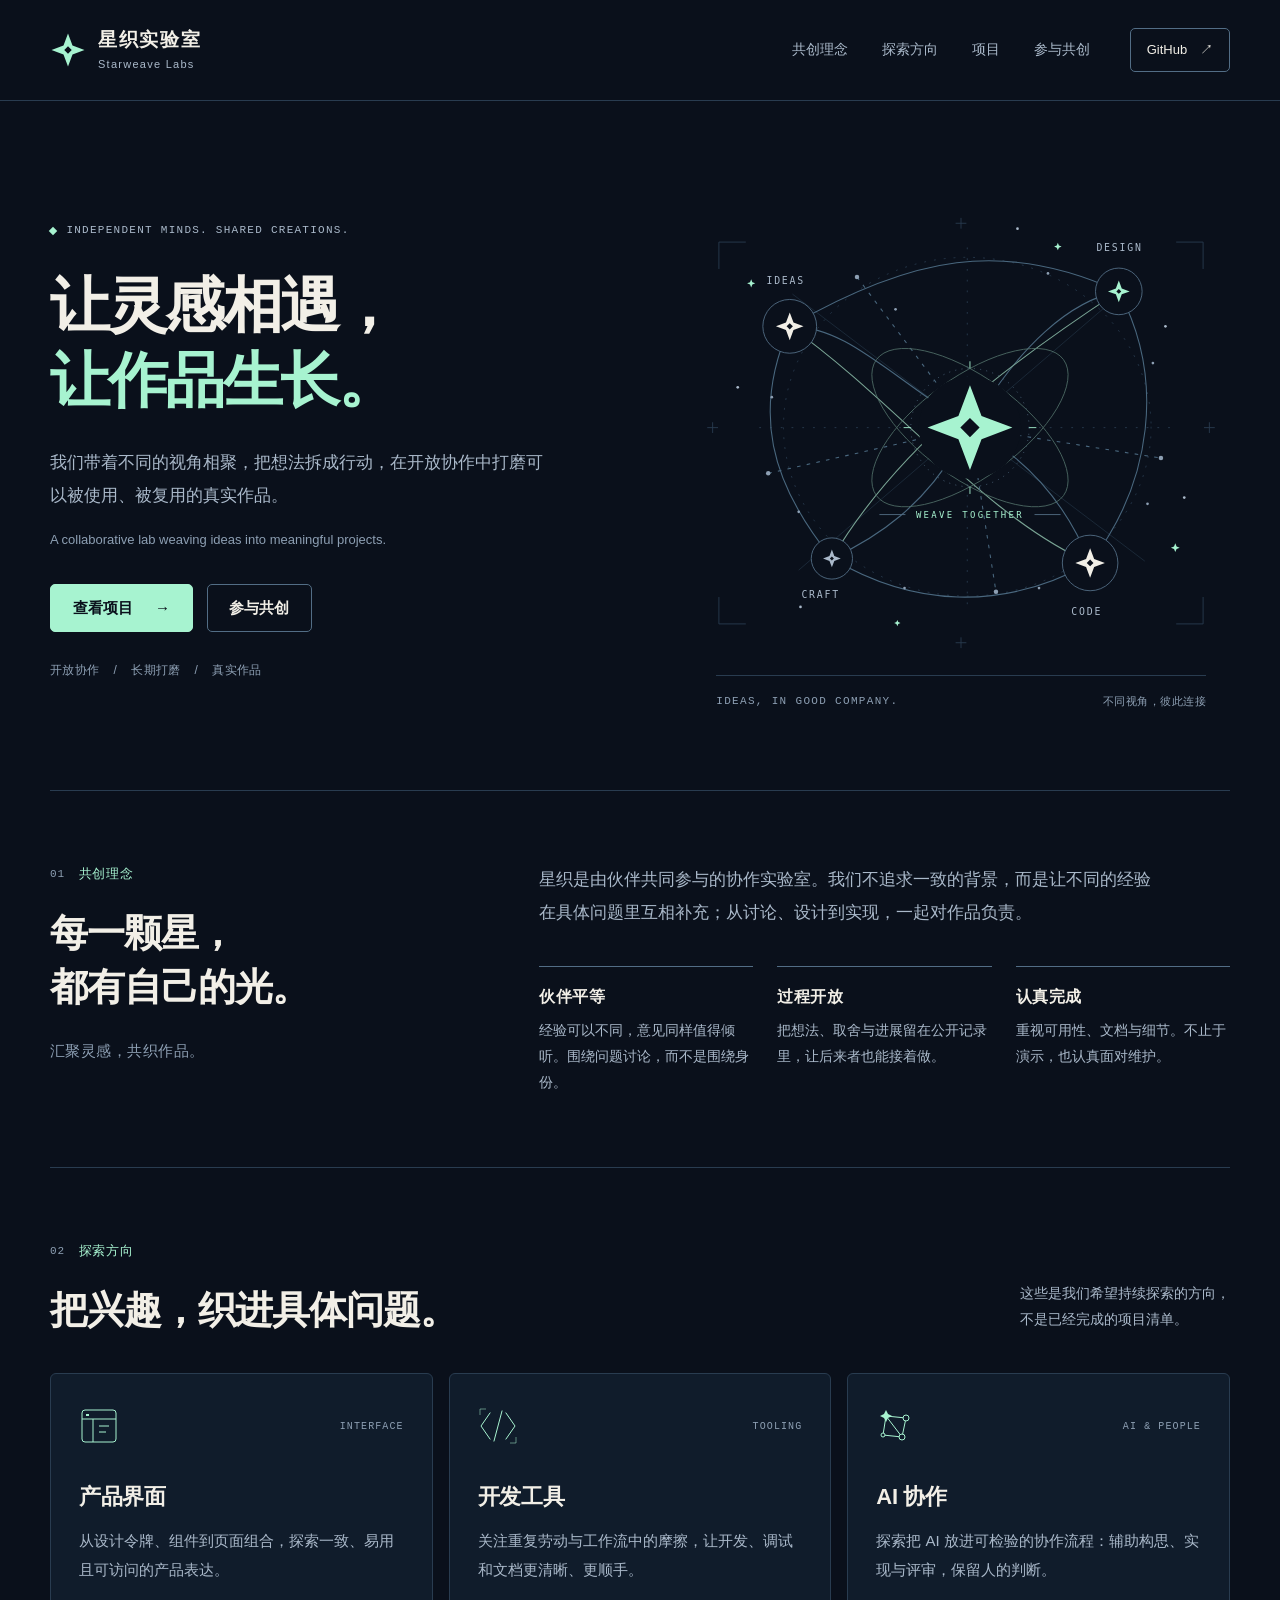
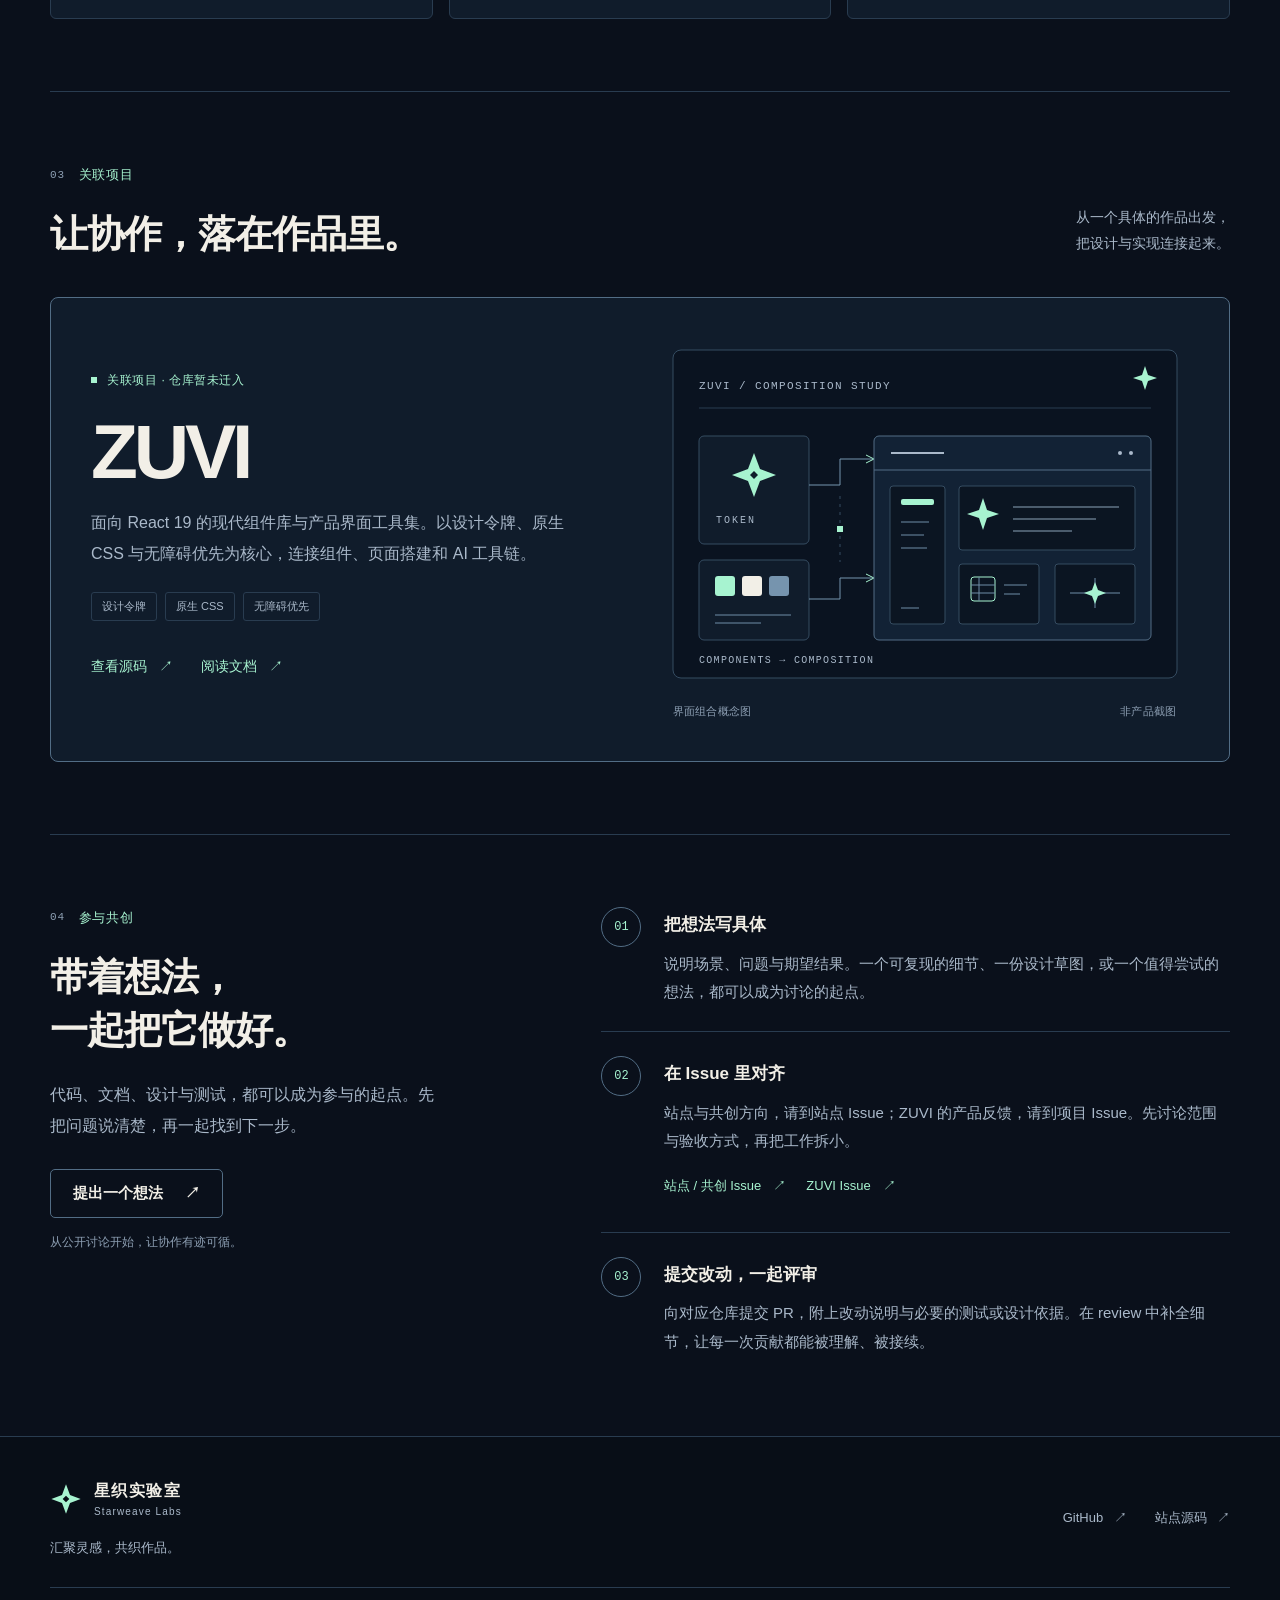
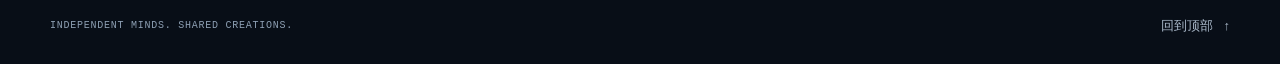
==== index.html @ 850394d6 "feat: launch Starweave Labs collaborative website" ====
<!doctype html>
<html lang="zh-CN">
  <head>
    <meta charset="utf-8">
    <meta name="viewport" content="width=device-width, initial-scale=1">
    <meta name="color-scheme" content="dark">
    <meta name="theme-color" content="#0a101b">
    <title>星织实验室 · Starweave Labs — 汇聚灵感，共织作品。</title>
    <meta name="description" content="星织实验室是伙伴共同参与的开放协作实验室。汇聚灵感，共织作品，探索产品界面、开发工具与 AI 协作，一起打磨可使用、可复用的真实作品。">
    <link rel="canonical" href="https://starweave-labs.github.io/">
    <link rel="icon" href="assets/favicon.svg" type="image/svg+xml" sizes="any">
    <link rel="stylesheet" href="assets/styles.css">
    <meta property="og:type" content="website">
    <meta property="og:locale" content="zh_CN">
    <meta property="og:site_name" content="星织实验室 · Starweave Labs">
    <meta property="og:title" content="星织实验室 · Starweave Labs — 汇聚灵感，共织作品。">
    <meta property="og:description" content="让灵感相遇，让作品生长。由伙伴共同参与，在开放协作中打磨可使用、可复用的真实作品。">
    <meta property="og:url" content="https://starweave-labs.github.io/">
    <!-- Raster social preview is generated from the local SVG artwork before publication. -->
    <meta property="og:image" content="https://starweave-labs.github.io/assets/social-card.png">
    <meta property="og:image:type" content="image/png">
    <meta property="og:image:width" content="1200">
    <meta property="og:image:height" content="630">
    <meta property="og:image:alt" content="星织实验室：让灵感相遇，让作品生长。薄荷色四角星与细线连接成一幅星图。">
    <meta name="twitter:card" content="summary_large_image">
    <meta name="twitter:title" content="星织实验室 · Starweave Labs">
    <meta name="twitter:description" content="汇聚灵感，共织作品。A collaborative lab weaving ideas into meaningful projects.">
    <meta name="twitter:image" content="https://starweave-labs.github.io/assets/social-card.png">
    <meta name="twitter:image:alt" content="让灵感相遇，让作品生长。星织实验室的四角星与交织星图。">
  </head>
  <body>
    <a class="skip-link" href="#main-content">跳转到主要内容</a>

    <header class="site-header" id="top">
      <div class="header-inner container">
        <a class="brand" href="./" aria-label="星织实验室 · Starweave Labs 首页">
          <svg class="brand-mark" width="36" height="36" viewBox="0 0 48 48" fill="currentColor" aria-hidden="true" focusable="false">
            <path fill-rule="evenodd" d="M24 2 30 18 46 24 30 30 24 46 18 30 2 24 18 18Z M24 19 19 24 24 29 29 24Z" clip-rule="evenodd"/>
          </svg>
          <span class="brand-wordmark">
            <span class="brand-name">星织实验室</span>
            <span class="brand-english" lang="en">Starweave Labs</span>
          </span>
        </a>
        <nav class="primary-nav" aria-label="主导航">
          <ul>
            <li><a href="#about">共创理念</a></li>
            <li><a href="#directions">探索方向</a></li>
            <li><a href="#projects">项目</a></li>
            <li><a href="#collaborate">参与共创</a></li>
          </ul>
        </nav>
        <a class="github-action" href="https://github.com/Starweave-Labs" aria-label="Starweave Labs 的 GitHub 组织">
          <span lang="en">GitHub</span><span aria-hidden="true">↗</span>
        </a>
      </div>
    </header>

    <main id="main-content" tabindex="-1">
      <section class="hero container" aria-labelledby="hero-title">
        <div class="hero-grid">
          <div class="hero-content">
            <p class="eyebrow" lang="en"><span class="eyebrow-mark" aria-hidden="true"></span>INDEPENDENT MINDS. SHARED CREATIONS.</p>
            <h1 id="hero-title"><span>让灵感相遇，</span><span class="hero-accent">让作品生长。</span></h1>
            <p class="hero-copy">我们带着不同的视角相聚，把想法拆成行动，在开放协作中打磨可以被使用、被复用的真实作品。</p>
            <p class="hero-english" lang="en">A collaborative lab weaving ideas into meaningful projects.</p>
            <div class="hero-actions">
              <a class="button button-primary" href="#projects">查看项目<span aria-hidden="true">→</span></a>
              <a class="button button-secondary" href="#collaborate">参与共创</a>
            </div>
            <ul class="hero-values" role="list" aria-label="协作方式">
              <li>开放协作</li>
              <li>长期打磨</li>
              <li>真实作品</li>
            </ul>
          </div>
          <figure class="hero-art">
            <img src="assets/constellation.svg" width="600" height="540" alt="四角星与细线交织成的概念星图，连接灵感、设计与代码。" decoding="async" fetchpriority="high">
            <figcaption><span lang="en">IDEAS, IN GOOD COMPANY.</span><span>不同视角，彼此连接</span></figcaption>
          </figure>
        </div>
      </section>

      <section class="section about container" id="about" aria-labelledby="about-title">
        <div class="about-grid">
          <div class="section-lead">
            <p class="section-kicker"><span class="section-index" aria-hidden="true">01</span>共创理念</p>
            <h2 id="about-title">每一颗星，<br>都有自己的光。</h2>
            <p class="section-motto">汇聚灵感，共织作品。</p>
          </div>
          <div class="about-details">
            <p class="about-copy">星织是由伙伴共同参与的协作实验室。我们不追求一致的背景，而是让不同的经验在具体问题里互相补充；从讨论、设计到实现，一起对作品负责。</p>
            <ul class="principles" role="list">
              <li>
                <h3>伙伴平等</h3>
                <p>经验可以不同，意见同样值得倾听。围绕问题讨论，而不是围绕身份。</p>
              </li>
              <li>
                <h3>过程开放</h3>
                <p>把想法、取舍与进展留在公开记录里，让后来者也能接着做。</p>
              </li>
              <li>
                <h3>认真完成</h3>
                <p>重视可用性、文档与细节。不止于演示，也认真面对维护。</p>
              </li>
            </ul>
          </div>
        </div>
      </section>

      <section class="section directions container" id="directions" aria-labelledby="directions-title">
        <div class="section-heading">
          <div>
            <p class="section-kicker"><span class="section-index" aria-hidden="true">02</span>探索方向</p>
            <h2 id="directions-title">把兴趣，织进具体问题。</h2>
          </div>
          <p class="section-note">这些是我们希望持续探索的方向，<br class="desktop-break">不是已经完成的项目清单。</p>
        </div>
        <div class="direction-grid">
          <article class="direction-card">
            <div class="direction-top">
              <svg width="40" height="40" viewBox="0 0 40 40" fill="none" aria-hidden="true" focusable="false">
                <rect x="3" y="4" width="34" height="32" rx="3" stroke="currentColor"/>
                <path d="M3 13H37M14 13V36" stroke="currentColor"/>
                <path d="M20 20H30M20 26H27" stroke="currentColor"/>
                <rect x="7" y="8" width="3" height="2" fill="currentColor"/>
              </svg>
              <span lang="en">INTERFACE</span>
            </div>
            <h3>产品界面</h3>
            <p>从设计令牌、组件到页面组合，探索一致、易用且可访问的产品表达。</p>
          </article>
          <article class="direction-card">
            <div class="direction-top">
              <svg width="40" height="40" viewBox="0 0 40 40" fill="none" aria-hidden="true" focusable="false">
                <path d="M12 7 3 20 12 33M28 7 37 20 28 33M24 5 16 35" stroke="currentColor" stroke-linecap="square"/>
                <path d="M2 3H8M2 3V9M32 37H38M38 31V37" stroke="currentColor" opacity=".5"/>
              </svg>
              <span lang="en">TOOLING</span>
            </div>
            <h3>开发工具</h3>
            <p>关注重复劳动与工作流中的摩擦，让开发、调试和文档更清晰、更顺手。</p>
          </article>
          <article class="direction-card">
            <div class="direction-top">
              <svg width="40" height="40" viewBox="0 0 40 40" fill="none" aria-hidden="true" focusable="false">
                <path d="M10 10 30 12 26 31 10 10M10 10 7 29 26 31" stroke="currentColor"/>
                <path d="M10 4 12 8 16 10 12 12 10 16 8 12 4 10 8 8Z" fill="currentColor"/>
                <circle cx="30" cy="12" r="3" fill="#101c2b" stroke="currentColor"/>
                <circle cx="26" cy="31" r="3" fill="#101c2b" stroke="currentColor"/>
                <circle cx="7" cy="29" r="2" fill="#101c2b" stroke="currentColor"/>
              </svg>
              <span lang="en">AI &amp; PEOPLE</span>
            </div>
            <h3>AI 协作</h3>
            <p>探索把 AI 放进可检验的协作流程：辅助构思、实现与评审，保留人的判断。</p>
          </article>
        </div>
      </section>

      <section class="section projects container" id="projects" aria-labelledby="projects-title">
        <div class="section-heading">
          <div>
            <p class="section-kicker"><span class="section-index" aria-hidden="true">03</span>关联项目</p>
            <h2 id="projects-title">让协作，落在作品里。</h2>
          </div>
          <p class="section-note">从一个具体的作品出发，<br class="desktop-break">把设计与实现连接起来。</p>
        </div>
        <article class="project-card" aria-labelledby="zuvi-title">
          <div class="project-content">
            <p class="project-status"><span aria-hidden="true"></span>关联项目 · 仓库暂未迁入</p>
            <h3 class="project-name" id="zuvi-title" lang="en">ZUVI</h3>
            <p class="project-description">面向 React 19 的现代组件库与产品界面工具集。以设计令牌、原生 CSS 与无障碍优先为核心，连接组件、页面搭建和 AI 工具链。</p>
            <ul class="project-tags" role="list" aria-label="项目关注点">
              <li>设计令牌</li>
              <li>原生 CSS</li>
              <li>无障碍优先</li>
            </ul>
            <div class="project-actions">
              <a class="text-link" href="https://github.com/yeyouyuan/zuvi">查看源码<span aria-hidden="true">↗</span></a>
              <a class="text-link" href="https://yeyouyuan.github.io/zuvi/">阅读文档<span aria-hidden="true">↗</span></a>
            </div>
          </div>
          <figure class="project-visual">
            <svg class="composition-art" width="520" height="352" viewBox="0 0 520 352" fill="none" role="img" aria-labelledby="composition-title composition-description" focusable="false">
              <title id="composition-title">ZUVI 界面组合概念图</title>
              <desc id="composition-description">将设计令牌、组件块与页面框架用几何形状连接起来的原创示意，不是产品截图。</desc>
              <rect x="8" y="12" width="504" height="328" rx="8" fill="#0a1320" stroke="#354c61"/>
              <text x="34" y="51" fill="#aab9ca" font-family="SFMono-Regular, Consolas, monospace" font-size="11" letter-spacing="1.4">ZUVI / COMPOSITION STUDY</text>
              <path d="M480 28 483 37 492 40 483 43 480 52 477 43 468 40 477 37Z" fill="#a7f3d0"/>
              <path d="M34 70H486" stroke="#293d51"/>
              <rect x="34" y="98" width="110" height="108" rx="5" fill="#101c2b" stroke="#354c61"/>
              <path fill-rule="evenodd" d="M89 115 95 131 111 137 95 143 89 159 83 143 67 137 83 131Z M89 133 85 137 89 141 93 137Z" fill="#a7f3d0" clip-rule="evenodd"/>
              <text x="51" y="185" fill="#aab9ca" font-family="SFMono-Regular, Consolas, monospace" font-size="10" letter-spacing="2">TOKEN</text>
              <rect x="34" y="222" width="110" height="80" rx="5" fill="#101c2b" stroke="#354c61"/>
              <rect x="50" y="238" width="20" height="20" rx="3" fill="#a7f3d0"/>
              <rect x="77" y="238" width="20" height="20" rx="3" fill="#f2efe7"/>
              <rect x="104" y="238" width="20" height="20" rx="3" fill="#7694ae"/>
              <path d="M50 277H126M50 285H96" stroke="#6f8da7"/>
              <path d="M144 147H175V121H209M144 261H175V240H209" stroke="#7595ae"/>
              <path d="M201 117 209 121 201 125M201 236 209 240 201 244" stroke="#a7f3d0"/>
              <path d="M175 158V224" stroke="#354c61" stroke-dasharray="3 5"/>
              <rect x="172" y="188" width="6" height="6" fill="#a7f3d0"/>
              <rect x="209" y="98" width="277" height="204" rx="5" fill="#122235" stroke="#526d85"/>
              <path d="M209 132H486" stroke="#526d85"/>
              <path d="M226 115H279" stroke="#aab9ca" stroke-width="2"/>
              <circle cx="455" cy="115" r="2" fill="#aab9ca"/>
              <circle cx="466" cy="115" r="2" fill="#aab9ca"/>
              <rect x="225" y="148" width="55" height="138" rx="3" fill="#0b1522" stroke="#354c61"/>
              <rect x="236" y="161" width="33" height="6" rx="2" fill="#a7f3d0"/>
              <path d="M236 184H264M236 197H259M236 210H262M236 270H254" stroke="#6f8da7"/>
              <rect x="294" y="148" width="176" height="64" rx="3" fill="#0b1522" stroke="#354c61"/>
              <path d="M318 160 322 172 334 176 322 180 318 192 314 180 302 176 314 172Z" fill="#a7f3d0"/>
              <path d="M348 169H454M348 181H431M348 193H407" stroke="#8ba3b8"/>
              <rect x="294" y="226" width="80" height="60" rx="3" fill="#0b1522" stroke="#354c61"/>
              <rect x="390" y="226" width="80" height="60" rx="3" fill="#0b1522" stroke="#354c61"/>
              <rect x="306" y="239" width="24" height="24" rx="3" stroke="#a7f3d0"/>
              <path d="M314 239V263M306 247H330M306 255H330M339 247H362M339 256H355" stroke="#6f8da7"/>
              <path d="M405 255H455M430 240V270" stroke="#6f8da7"/>
              <path d="M430 244 433 252 441 255 433 258 430 266 427 258 419 255 427 252Z" fill="#a7f3d0"/>
              <text x="34" y="325" fill="#aab9ca" font-family="SFMono-Regular, Consolas, monospace" font-size="10" letter-spacing="1.3">COMPONENTS → COMPOSITION</text>
            </svg>
            <figcaption><span>界面组合概念图</span><span>非产品截图</span></figcaption>
          </figure>
        </article>
      </section>

      <section class="section collaborate container" id="collaborate" aria-labelledby="collaborate-title">
        <div class="collaborate-grid">
          <div class="collaborate-intro">
            <p class="section-kicker"><span class="section-index" aria-hidden="true">04</span>参与共创</p>
            <h2 id="collaborate-title">带着想法，<br>一起把它做好。</h2>
            <p class="collaborate-copy">代码、文档、设计与测试，都可以成为参与的起点。先把问题说清楚，再一起找到下一步。</p>
            <a class="button button-secondary collaborate-action" href="https://github.com/Starweave-Labs/Starweave-Labs.github.io/issues">提出一个想法<span aria-hidden="true">↗</span></a>
            <p class="collaborate-note">从公开讨论开始，让协作有迹可循。</p>
          </div>
          <ol class="collaboration-steps" role="list">
            <li class="collaboration-step">
              <span class="step-number" aria-hidden="true">01</span>
              <div class="step-body">
                <h3>把想法写具体</h3>
                <p>说明场景、问题与期望结果。一个可复现的细节、一份设计草图，或一个值得尝试的想法，都可以成为讨论的起点。</p>
              </div>
            </li>
            <li class="collaboration-step">
              <span class="step-number" aria-hidden="true">02</span>
              <div class="step-body">
                <h3>在 Issue 里对齐</h3>
                <p>站点与共创方向，请到站点 Issue；ZUVI 的产品反馈，请到项目 Issue。先讨论范围与验收方式，再把工作拆小。</p>
                <div class="step-links">
                  <a class="text-link" href="https://github.com/Starweave-Labs/Starweave-Labs.github.io/issues">站点 / 共创 Issue<span aria-hidden="true">↗</span></a>
                  <a class="text-link" href="https://github.com/yeyouyuan/zuvi/issues">ZUVI Issue<span aria-hidden="true">↗</span></a>
                </div>
              </div>
            </li>
            <li class="collaboration-step">
              <span class="step-number" aria-hidden="true">03</span>
              <div class="step-body">
                <h3>提交改动，一起评审</h3>
                <p>向对应仓库提交 PR，附上改动说明与必要的测试或设计依据。在 review 中补全细节，让每一次贡献都能被理解、被接续。</p>
              </div>
            </li>
          </ol>
        </div>
      </section>
    </main>

    <footer class="site-footer">
      <div class="container">
        <div class="footer-inner">
          <div>
            <a class="brand footer-brand" href="./" aria-label="星织实验室 · Starweave Labs 首页">
              <svg class="brand-mark" width="32" height="32" viewBox="0 0 48 48" fill="currentColor" aria-hidden="true" focusable="false">
                <path fill-rule="evenodd" d="M24 2 30 18 46 24 30 30 24 46 18 30 2 24 18 18Z M24 19 19 24 24 29 29 24Z" clip-rule="evenodd"/>
              </svg>
              <span class="brand-wordmark"><span class="brand-name">星织实验室</span><span class="brand-english" lang="en">Starweave Labs</span></span>
            </a>
            <p class="footer-tagline">汇聚灵感，共织作品。</p>
          </div>
          <nav class="footer-links" aria-label="相关链接">
            <a href="https://github.com/Starweave-Labs"><span lang="en">GitHub</span><span aria-hidden="true">↗</span></a>
            <a href="https://github.com/Starweave-Labs/Starweave-Labs.github.io">站点源码<span aria-hidden="true">↗</span></a>
          </nav>
        </div>
        <div class="footer-base">
          <p lang="en">INDEPENDENT MINDS. SHARED CREATIONS.</p>
          <a href="#top">回到顶部<span aria-hidden="true">↑</span></a>
        </div>
      </div>
    </footer>
  </body>
</html>
---- assets/styles.css ----
/* Starweave Labs — static, system-font, ink-and-mint editorial layout. */
:root {
  color-scheme: dark;
  --ink: #0a101b;
  --surface: #101c2b;
  --surface-raised: #142438;
  --paper: #f2efe7;
  --mint: #a7f3d0;
  --muted: #aab9ca;
  --steel: #8d9fb3;
  --line: #293c50;
  --line-strong: #526d85;
  --gutter: clamp(1rem, 4vw, 2rem);
  --font-sans: -apple-system, BlinkMacSystemFont, "Segoe UI", "PingFang SC", "Hiragino Sans GB", "Microsoft YaHei", sans-serif;
  --font-mono: "SFMono-Regular", Consolas, "Liberation Mono", monospace;
}

*,
*::before,
*::after {
  box-sizing: border-box;
}

html {
  background: var(--ink);
  scroll-padding-block-start: 2rem;
  -webkit-text-size-adjust: 100%;
}

body {
  margin: 0;
  background: var(--ink);
  color: var(--paper);
  font-family: var(--font-sans);
  font-size: 1rem;
  line-height: 1.7;
  -webkit-font-smoothing: antialiased;
}

h1,
h2,
h3,
p,
figure {
  margin: 0;
}

h1,
h2,
h3 {
  font-weight: 600;
}

h1,
h2 {
  text-wrap: balance;
}

img,
svg {
  max-width: 100%;
  vertical-align: middle;
}

img {
  height: auto;
}

a {
  color: inherit;
  text-decoration: none;
  text-underline-offset: 0.28em;
  text-decoration-thickness: 1px;
}

a:focus-visible,
[tabindex]:focus-visible {
  outline: 3px solid var(--mint);
  outline-offset: 5px;
  border-radius: 3px;
}

::selection {
  background: var(--mint);
  color: var(--ink);
}

.container {
  width: min(1180px, calc(100% - var(--gutter) * 2));
  margin-inline: auto;
}

.skip-link {
  position: absolute;
  z-index: 10;
  top: -6rem;
  left: var(--gutter);
  min-height: 44px;
  padding: 0.75rem 1.25rem;
  border-radius: 4px;
  background: var(--mint);
  color: var(--ink);
  font-weight: 600;
}

.skip-link:focus {
  top: 1rem;
}

.site-header {
  border-bottom: 1px solid var(--line);
}

.header-inner {
  display: grid;
  grid-template-columns: auto minmax(0, 1fr) auto;
  align-items: center;
  gap: 2rem;
  min-height: 100px;
  padding-block: 1.125rem;
}

.brand {
  display: inline-flex;
  align-items: center;
  gap: 0.75rem;
  width: fit-content;
  min-height: 44px;
}

.brand-mark {
  flex-shrink: 0;
  color: var(--mint);
}

.brand-wordmark {
  display: grid;
  gap: 0.2rem;
}

.brand-name {
  font-size: 1.1875rem;
  font-weight: 600;
  letter-spacing: 0.09em;
  line-height: 1.4;
}

.brand-english {
  color: var(--muted);
  font-size: 0.6875rem;
  font-weight: 500;
  letter-spacing: 0.115em;
  line-height: 1.4;
}

.primary-nav ul {
  display: flex;
  justify-content: flex-end;
  align-items: center;
  gap: clamp(0.25rem, 1.4vw, 1.25rem);
  margin: 0;
  padding: 0;
  list-style: none;
}

.primary-nav a {
  display: inline-flex;
  align-items: center;
  justify-content: center;
  min-height: 44px;
  padding: 0.5rem;
  color: var(--muted);
  font-size: 0.875rem;
  white-space: nowrap;
}

.github-action {
  display: inline-flex;
  align-items: center;
  justify-content: center;
  gap: 0.8rem;
  min-height: 44px;
  padding: 0.45rem 1rem;
  border: 1px solid var(--line-strong);
  border-radius: 5px;
  font-size: 0.8125rem;
  font-weight: 500;
  line-height: 1.5;
}

.hero {
  padding-block: clamp(3.5rem, 7vw, 6rem) 5rem;
}

.hero-grid {
  display: grid;
  grid-template-columns: minmax(0, 1.12fr) minmax(0, 1fr);
  align-items: center;
  gap: 2.5rem;
}

.hero-content {
  position: relative;
  z-index: 1;
}

.eyebrow {
  display: flex;
  align-items: center;
  gap: 0.65rem;
  color: var(--muted);
  font-family: var(--font-mono);
  font-size: 0.6875rem;
  font-weight: 500;
  letter-spacing: 0.115em;
  line-height: 1.9;
}

.eyebrow-mark {
  flex-shrink: 0;
  width: 6px;
  height: 6px;
  background: var(--mint);
  transform: rotate(45deg);
}

.hero h1 {
  margin-block: 1.65rem 1.7rem;
  font-size: clamp(2.5rem, 4.65vw, 4.25rem);
  font-weight: 600;
  letter-spacing: -0.04em;
  line-height: 1.27;
}

.hero h1 > span {
  display: block;
}

.hero-accent {
  color: var(--mint);
}

.hero-copy {
  max-width: 29em;
  color: var(--muted);
  font-size: 1.0625rem;
  line-height: 1.95;
}

.hero-english {
  max-width: 31em;
  margin-block-start: 1rem;
  color: var(--steel);
  font-size: 0.8125rem;
  line-height: 1.8;
}

.hero-actions {
  display: flex;
  flex-wrap: wrap;
  gap: 0.875rem;
  margin-block-start: 2rem;
}

.button {
  display: inline-flex;
  align-items: center;
  justify-content: center;
  gap: 1.4rem;
  min-height: 48px;
  padding: 0.75rem 1.35rem;
  border: 1px solid transparent;
  border-radius: 5px;
  font-size: 0.9375rem;
  font-weight: 600;
  line-height: 1.5;
  transition: background-color 160ms ease, border-color 160ms ease, color 160ms ease;
}

.button-primary {
  border-color: var(--mint);
  background: var(--mint);
  color: var(--ink);
}

.button-secondary {
  border-color: var(--line-strong);
  background: transparent;
  color: var(--paper);
}

.hero-values {
  display: flex;
  flex-wrap: wrap;
  align-items: center;
  gap: 0.5rem 0;
  margin: 1.75rem 0 0;
  padding: 0;
  list-style: none;
  color: var(--steel);
  font-size: 0.75rem;
  letter-spacing: 0.03em;
}

.hero-values li + li::before {
  content: "/";
  margin-inline: 0.875rem;
  color: var(--steel);
}

.hero-art {
  width: 100%;
  max-width: 540px;
  margin-inline: auto;
}

.hero-art img {
  display: block;
  width: 100%;
}

.hero-art figcaption {
  display: flex;
  flex-wrap: wrap;
  justify-content: space-between;
  gap: 0.5rem 1rem;
  margin-inline: 1.5rem;
  padding-block-start: 1rem;
  border-top: 1px solid var(--line);
  color: var(--steel);
  font-size: 0.6875rem;
  letter-spacing: 0.04em;
}

.hero-art figcaption [lang="en"] {
  font-family: var(--font-mono);
  letter-spacing: 0.12em;
}

.section {
  padding-block: 4.5rem;
  border-top: 1px solid var(--line);
  scroll-margin-block-start: 1.5rem;
}

.section-kicker {
  display: flex;
  align-items: center;
  gap: 0.85rem;
  margin-block-end: 1.3rem;
  color: var(--mint);
  font-size: 0.8125rem;
  font-weight: 500;
  letter-spacing: 0.07em;
}

.section-index {
  color: var(--steel);
  font-family: var(--font-mono);
  font-size: 0.6875rem;
  letter-spacing: 0.08em;
}

.section h2 {
  font-size: clamp(1.875rem, 3vw, 2.5rem);
  letter-spacing: -0.025em;
  line-height: 1.4;
}

.section-heading {
  display: flex;
  align-items: flex-end;
  justify-content: space-between;
  gap: 1.5rem 3rem;
  margin-block-end: 2.25rem;
}

.section-note {
  max-width: 25em;
  padding-block-end: 0.25rem;
  color: var(--muted);
  font-size: 0.875rem;
  line-height: 1.85;
}

.about-grid {
  display: grid;
  grid-template-columns: minmax(0, 0.8fr) minmax(0, 1.3fr);
  gap: 4rem;
}

.section-motto {
  margin-block-start: 1.5rem;
  color: var(--steel);
  font-size: 0.9375rem;
  letter-spacing: 0.03em;
}

.about-copy {
  max-width: 36em;
  color: var(--muted);
  font-size: 1.0625rem;
  line-height: 1.95;
}

.principles {
  display: grid;
  grid-template-columns: repeat(3, minmax(0, 1fr));
  gap: 1.5rem;
  margin: 2.25rem 0 0;
  padding: 0;
  list-style: none;
}

.principles li {
  padding-block-start: 1rem;
  border-top: 1px solid var(--line-strong);
}

.principles h3 {
  margin-block-end: 0.5rem;
  font-size: 1rem;
  letter-spacing: 0.03em;
}

.principles p {
  color: var(--muted);
  font-size: 0.875rem;
  line-height: 1.85;
}

.direction-grid {
  display: grid;
  grid-template-columns: repeat(3, minmax(0, 1fr));
  gap: 1rem;
}

.direction-card {
  padding: 2rem 1.75rem 2.125rem;
  border: 1px solid var(--line);
  border-radius: 6px;
  background: var(--surface);
}

.direction-top {
  display: flex;
  align-items: center;
  justify-content: space-between;
  gap: 1rem;
  margin-block-end: 2rem;
}

.direction-top svg {
  flex-shrink: 0;
  color: var(--mint);
}

.direction-top span {
  color: var(--steel);
  font-family: var(--font-mono);
  font-size: 0.625rem;
  letter-spacing: 0.11em;
  text-align: right;
}

.direction-card h3 {
  margin-block-end: 0.75rem;
  font-size: 1.375rem;
  letter-spacing: -0.015em;
}

.direction-card p {
  color: var(--muted);
  font-size: 0.9375rem;
  line-height: 1.9;
}

.project-card {
  display: grid;
  grid-template-columns: minmax(0, 1fr) minmax(0, 1fr);
  align-items: center;
  gap: 2.5rem;
  padding: 2.5rem;
  border: 1px solid var(--line-strong);
  border-radius: 8px;
  background: var(--surface);
}

.project-status {
  display: flex;
  align-items: center;
  gap: 0.65rem;
  color: var(--mint);
  font-size: 0.75rem;
  letter-spacing: 0.045em;
}

.project-status > span {
  flex-shrink: 0;
  width: 6px;
  height: 6px;
  background: var(--mint);
}

.project-name {
  margin-block: 1.25rem 1rem;
  font-size: clamp(3.75rem, 6vw, 5.25rem);
  font-weight: 600;
  letter-spacing: -0.055em;
  line-height: 1.05;
}

.project-description {
  max-width: 31em;
  color: var(--muted);
  font-size: 1rem;
  line-height: 1.95;
}

.project-tags {
  display: flex;
  flex-wrap: wrap;
  gap: 0.5rem;
  margin: 1.4rem 0 0;
  padding: 0;
  list-style: none;
}

.project-tags li {
  padding: 0.25rem 0.625rem;
  border: 1px solid var(--line);
  border-radius: 3px;
  color: var(--muted);
  font-size: 0.6875rem;
  line-height: 1.7;
}

.project-actions,
.step-links {
  display: flex;
  flex-wrap: wrap;
  align-items: center;
  gap: 0.25rem 1.75rem;
}

.project-actions {
  margin-block-start: 1.5rem;
}

.text-link {
  display: inline-flex;
  align-items: center;
  gap: 0.75rem;
  min-height: 44px;
  color: var(--mint);
  font-size: 0.875rem;
  font-weight: 500;
}

.project-visual {
  width: 100%;
  max-width: 520px;
  margin-inline: auto;
}

.composition-art {
  display: block;
  width: 100%;
  height: auto;
}

.project-visual figcaption {
  display: flex;
  flex-wrap: wrap;
  justify-content: space-between;
  gap: 0.5rem;
  margin-block-start: 0.75rem;
  padding-inline: 0.5rem;
  color: var(--steel);
  font-size: 0.6875rem;
  letter-spacing: 0.025em;
}

.collaborate {
  padding-block-end: 5rem;
}

.collaborate-grid {
  display: grid;
  grid-template-columns: minmax(0, 0.9fr) minmax(0, 1.2fr);
  align-items: start;
  gap: 5rem;
}

.collaborate-copy {
  max-width: 24em;
  margin-block-start: 1.35rem;
  color: var(--muted);
  font-size: 1rem;
  line-height: 1.95;
}

.collaborate-action {
  margin-block-start: 1.75rem;
}

.collaborate-note {
  margin-block-start: 0.875rem;
  color: var(--steel);
  font-size: 0.75rem;
}

.collaboration-steps {
  margin: 0;
  padding: 0;
  list-style: none;
}

.collaboration-step {
  display: grid;
  grid-template-columns: 40px minmax(0, 1fr);
  gap: 1.4rem;
  padding-block: 1.5rem;
  border-top: 1px solid var(--line);
}

.collaboration-step:first-child {
  padding-block-start: 0;
  border-top: 0;
}

.collaboration-step:last-child {
  padding-block-end: 0;
}

.step-number {
  display: grid;
  place-items: center;
  width: 40px;
  height: 40px;
  border: 1px solid var(--line-strong);
  border-radius: 50%;
  color: var(--mint);
  font-family: var(--font-mono);
  font-size: 0.75rem;
  line-height: 1;
}

.step-body h3 {
  margin-block: 0.25rem 0.625rem;
  font-size: 1.0625rem;
  line-height: 1.7;
}

.step-body p {
  color: var(--muted);
  font-size: 0.9375rem;
  line-height: 1.9;
}

.step-links {
  gap: 0.25rem 1.25rem;
  margin-block-start: 0.5rem;
}

.step-links .text-link {
  font-size: 0.8125rem;
}

.site-footer {
  padding-block: 2.5rem 1rem;
  border-top: 1px solid var(--line);
  background: #080e17;
}

.footer-inner {
  display: flex;
  align-items: center;
  justify-content: space-between;
  gap: 1.5rem 3rem;
}

.footer-brand .brand-name {
  font-size: 1rem;
}

.footer-brand .brand-english {
  font-size: 0.625rem;
}

.footer-tagline {
  margin-block-start: 0.85rem;
  color: var(--muted);
  font-size: 0.8125rem;
}

.footer-links {
  display: flex;
  flex-wrap: wrap;
  gap: 0.25rem 1.75rem;
}

.footer-links a,
.footer-base a {
  display: inline-flex;
  align-items: center;
  gap: 0.65rem;
  min-height: 44px;
  color: var(--muted);
  font-size: 0.8125rem;
}

.footer-base {
  display: flex;
  align-items: center;
  justify-content: space-between;
  gap: 0.5rem 2rem;
  margin-block-start: 1.75rem;
  padding-block-start: 1rem;
  border-top: 1px solid var(--line);
}

.footer-base p {
  color: var(--steel);
  font-family: var(--font-mono);
  font-size: 0.625rem;
  letter-spacing: 0.075em;
  line-height: 1.8;
}

/* The error page uses the same identity and always offers a real home link. */
.page-error {
  display: flex;
  flex-direction: column;
  min-height: 100vh;
  min-height: 100svh;
}

.error-header .header-inner {
  grid-template-columns: minmax(0, 1fr) auto;
}

.error-main {
  display: grid;
  flex: 1;
  align-items: center;
  padding-block: 5rem;
}

.error-layout {
  display: grid;
  grid-template-columns: minmax(0, 1.25fr) minmax(0, 0.75fr);
  align-items: center;
  gap: 4rem;
}

.error-title {
  max-width: 10em;
  margin-block: 1.5rem;
  font-size: clamp(2rem, 4.25vw, 3.5rem);
  letter-spacing: -0.04em;
  line-height: 1.4;
}

.error-copy {
  max-width: 30em;
  color: var(--muted);
  font-size: 1rem;
  line-height: 1.95;
}

.error-actions {
  display: flex;
  flex-wrap: wrap;
  align-items: center;
  gap: 0.75rem 1.5rem;
  margin-block-start: 2rem;
}

.error-visual svg {
  display: block;
  width: 100%;
  height: auto;
}

@media (hover: hover) {
  .primary-nav a:hover,
  .brand:hover .brand-name,
  .footer-links a:hover,
  .footer-base a:hover {
    color: var(--mint);
  }

  .github-action:hover,
  .button-secondary:hover {
    border-color: var(--mint);
    background: var(--surface-raised);
    color: var(--mint);
  }

  .button-primary:hover {
    border-color: #c4f9e2;
    background: #c4f9e2;
  }

  .text-link:hover {
    text-decoration: underline;
  }
}

@media (max-width: 1020px) {
  .header-inner {
    grid-template-columns: minmax(0, 1fr) auto;
    gap: 0.5rem 1.5rem;
    min-height: auto;
    padding-block: 1rem 0.5rem;
  }

  .primary-nav {
    grid-column: 1 / -1;
    grid-row: 2;
    margin-block-start: 0.5rem;
    padding-block-start: 0.375rem;
    border-top: 1px solid var(--line);
  }

  .primary-nav ul {
    justify-content: space-between;
  }

  .hero-grid {
    gap: 1.5rem;
  }

  .hero h1 {
    font-size: clamp(2.4rem, 4.8vw, 3.4rem);
  }

  .eyebrow {
    font-size: 0.625rem;
    letter-spacing: 0.08em;
  }

  .about-grid {
    grid-template-columns: minmax(0, 0.75fr) minmax(0, 1.25fr);
    gap: 2rem;
  }

  .principles {
    grid-template-columns: minmax(0, 1fr);
    gap: 1.125rem;
    margin-block-start: 1.5rem;
  }

  .principles li {
    display: grid;
    grid-template-columns: 5.5rem minmax(0, 1fr);
    align-items: start;
    gap: 0.875rem;
  }

  .direction-card {
    padding: 1.5rem 1.25rem;
  }

  .direction-top {
    gap: 0.5rem;
  }

  .project-card {
    gap: 1.5rem;
    padding: 2rem;
  }

  .collaborate-grid {
    gap: 2.5rem;
  }

  .error-header .header-inner {
    padding-block: 1.125rem;
  }
}

@media (max-width: 760px) {
  .hero {
    padding-block: 3rem 3.25rem;
  }

  .hero-grid,
  .about-grid,
  .project-card,
  .collaborate-grid,
  .error-layout {
    grid-template-columns: minmax(0, 1fr);
  }

  .hero-grid {
    gap: 2rem;
  }

  .hero h1 {
    margin-block: 1.5rem;
    font-size: clamp(2.5rem, 7.6vw, 3.75rem);
  }

  .hero-copy {
    max-width: 34em;
  }

  .hero-english {
    max-width: 38em;
  }

  .hero-art {
    max-width: 430px;
  }

  .hero-art figcaption {
    margin-inline: 1rem;
  }

  .section {
    padding-block: 3.25rem;
  }

  .section-heading {
    flex-direction: column;
    align-items: flex-start;
    gap: 1rem;
    margin-block-end: 1.75rem;
  }

  .section-note {
    max-width: 34em;
    padding: 0;
  }

  .desktop-break {
    display: none;
  }

  .about-grid,
  .collaborate-grid {
    gap: 2rem;
  }

  .section-motto {
    margin-block-start: 1rem;
  }

  .about-copy {
    font-size: 1rem;
  }

  .direction-grid {
    grid-template-columns: minmax(0, 1fr);
    gap: 0.875rem;
  }

  .direction-card {
    padding: 1.75rem;
  }

  .direction-top {
    margin-block-end: 1.25rem;
  }

  .direction-top span {
    font-size: 0.6875rem;
  }

  .direction-card p {
    max-width: 36em;
  }

  .project-card {
    gap: 2rem;
    padding: 1.75rem;
  }

  .project-description,
  .collaborate-copy {
    max-width: 34em;
  }

  .project-name {
    font-size: 4.25rem;
  }

  .project-actions {
    margin-block-start: 1rem;
  }

  .collaborate {
    padding-block-end: 3.75rem;
  }

  .footer-inner {
    flex-wrap: wrap;
  }

  .error-main {
    padding-block: 3.5rem;
  }

  .error-layout {
    gap: 2rem;
  }

  .error-visual {
    width: min(100%, 300px);
    margin-inline: auto;
  }
}

@media (max-width: 420px) {
  .header-inner {
    gap: 0.5rem 0.75rem;
  }

  .brand {
    gap: 0.625rem;
  }

  .brand-mark {
    width: 32px;
    height: 32px;
  }

  .brand-name {
    font-size: 1.0625rem;
  }

  .brand-english {
    font-size: 0.625rem;
    letter-spacing: 0.07em;
  }

  .github-action {
    gap: 0.625rem;
    padding-inline: 0.75rem;
  }

  .primary-nav ul {
    gap: 0.25rem;
  }

  .primary-nav a {
    padding-inline: 0.375rem;
    font-size: 0.8125rem;
  }

  .eyebrow {
    max-width: 27em;
    align-items: flex-start;
    gap: 0.6rem;
    font-size: 0.625rem;
    letter-spacing: 0.035em;
  }

  .eyebrow-mark {
    margin-block-start: 0.45rem;
  }

  .hero h1 {
    font-size: clamp(2.3rem, 10vw, 2.65rem);
  }

  .hero-copy {
    font-size: 1rem;
  }

  .hero-actions {
    gap: 0.75rem;
  }

  .button {
    gap: 1rem;
    padding-inline: 1.1rem;
    font-size: 0.875rem;
  }

  .hero-values li + li::before {
    margin-inline: 0.75rem;
  }

  .hero-art figcaption {
    font-size: 0.625rem;
  }

  .section h2 {
    font-size: 1.875rem;
  }

  .principles li {
    grid-template-columns: minmax(0, 1fr);
    gap: 0.125rem;
  }

  .direction-card,
  .project-card {
    padding: 1.375rem;
  }

  .project-status {
    font-size: 0.6875rem;
    letter-spacing: 0.015em;
  }

  .project-tags {
    gap: 0.375rem;
  }

  .project-tags li {
    padding-inline: 0.5rem;
  }

  .collaboration-step {
    grid-template-columns: 32px minmax(0, 1fr);
    gap: 0.875rem;
  }

  .step-number {
    width: 32px;
    height: 32px;
    font-size: 0.6875rem;
  }

  .step-body h3 {
    margin-block-start: 0;
    font-size: 1rem;
  }

  .footer-inner,
  .footer-base {
    flex-direction: column;
    align-items: flex-start;
  }

  .footer-inner {
    gap: 1rem;
  }

  .footer-base {
    gap: 0.25rem;
  }

  .footer-base p {
    font-size: 0.5625rem;
    letter-spacing: 0.04em;
  }
}

@media (prefers-reduced-motion: reduce) {
  *,
  *::before,
  *::after {
    animation: none !important;
    scroll-behavior: auto !important;
    transition: none !important;
  }
}
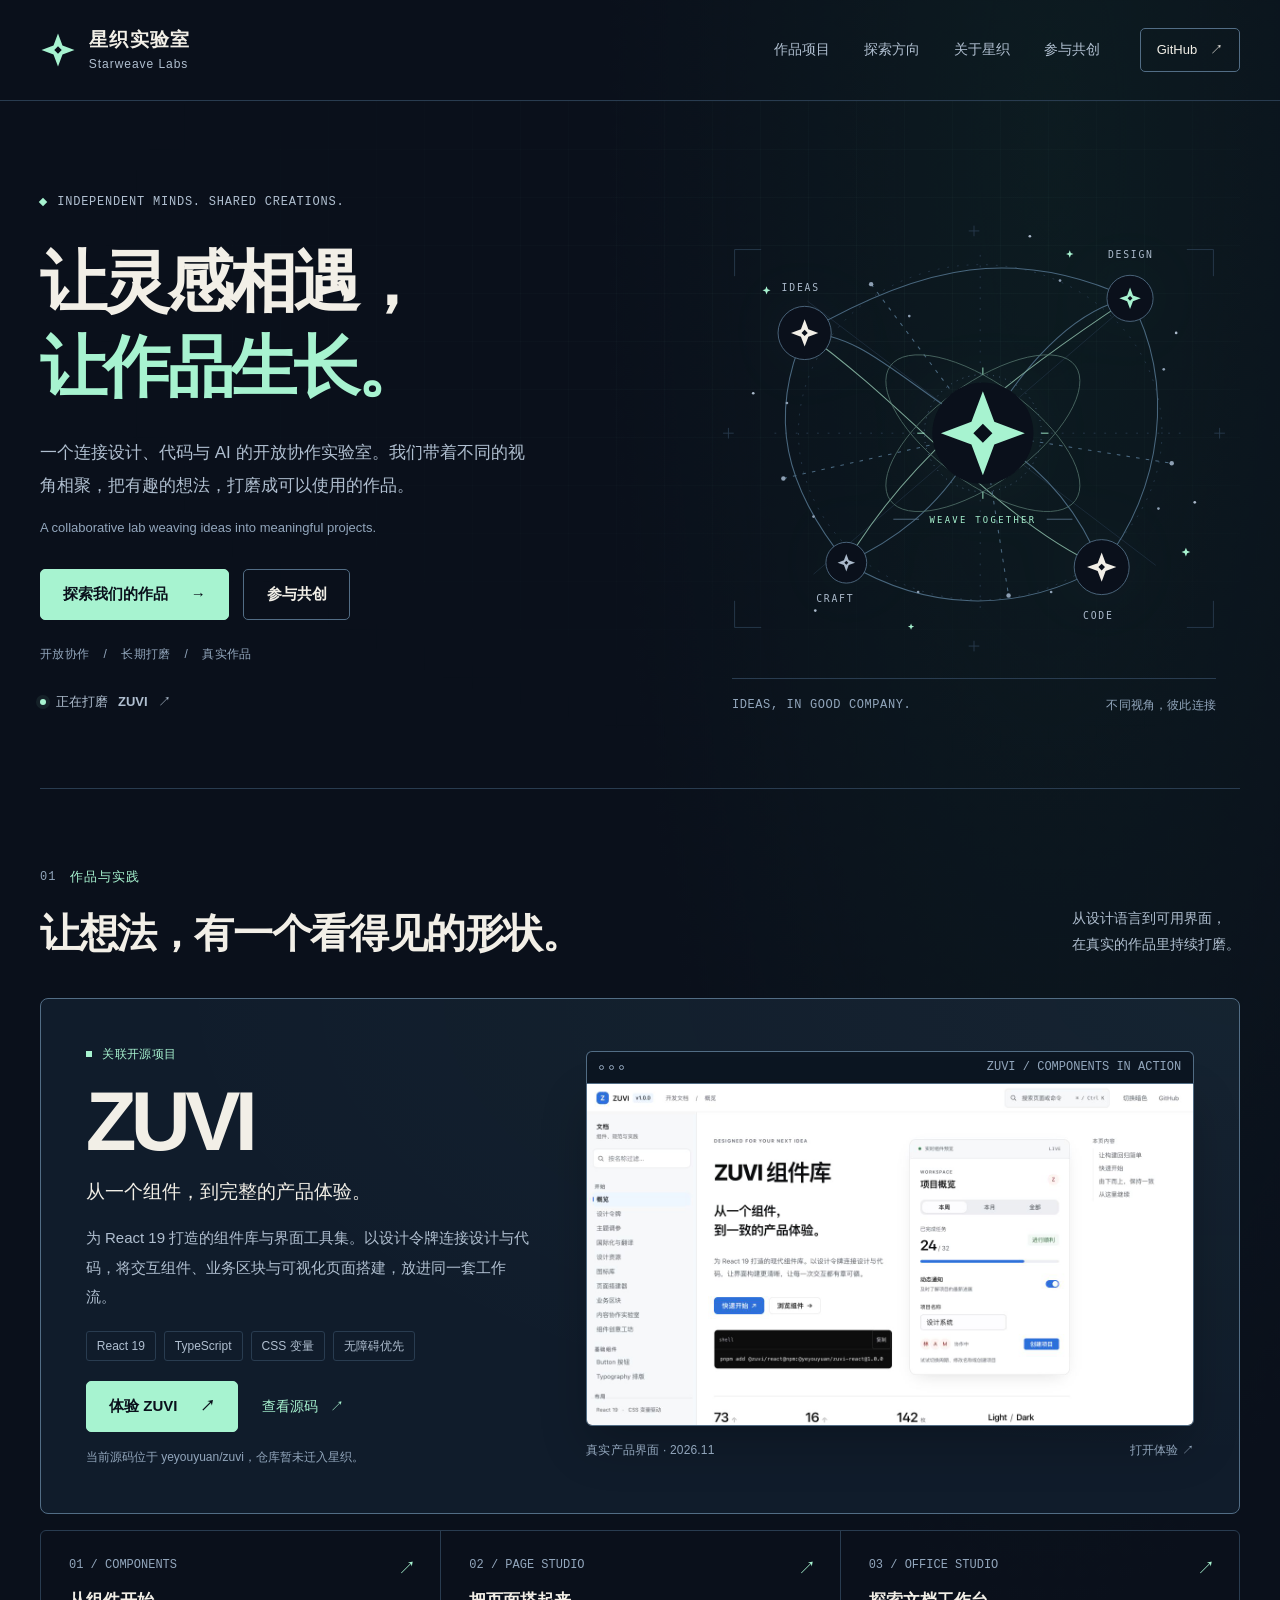
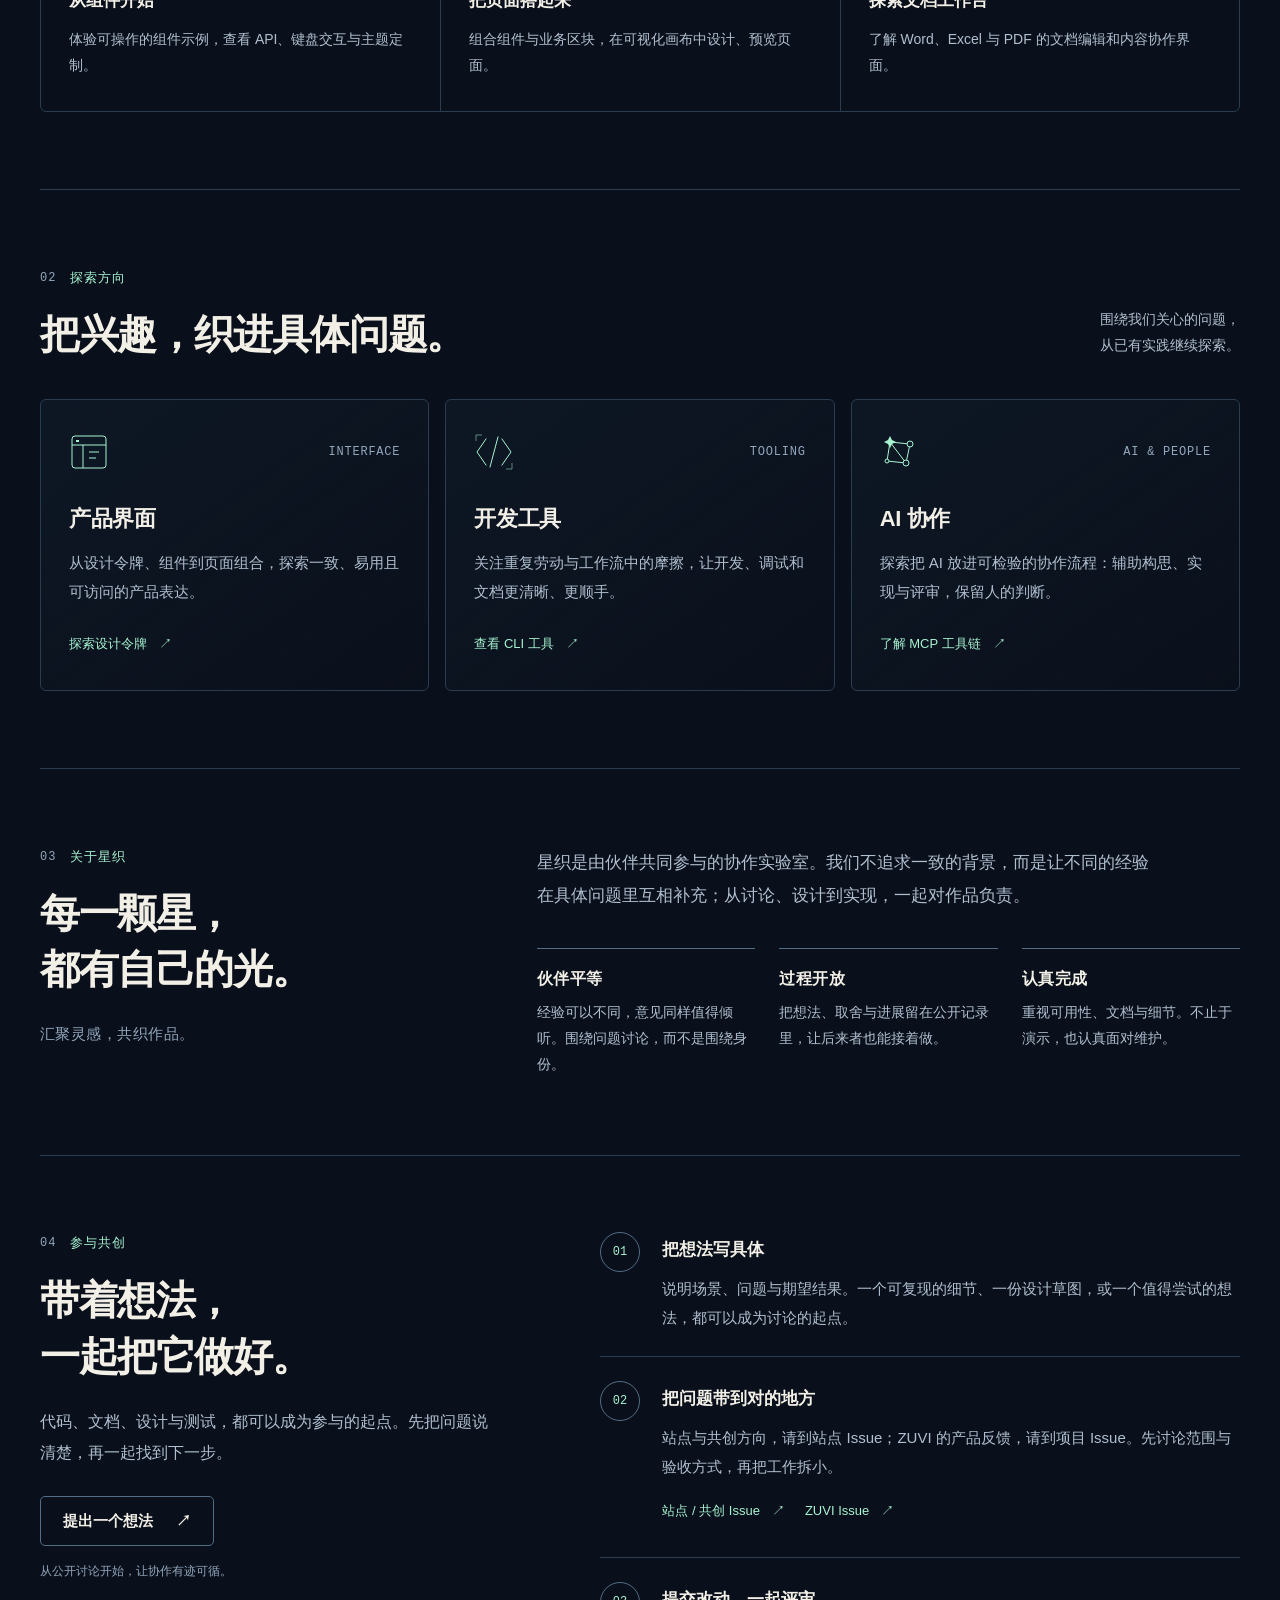
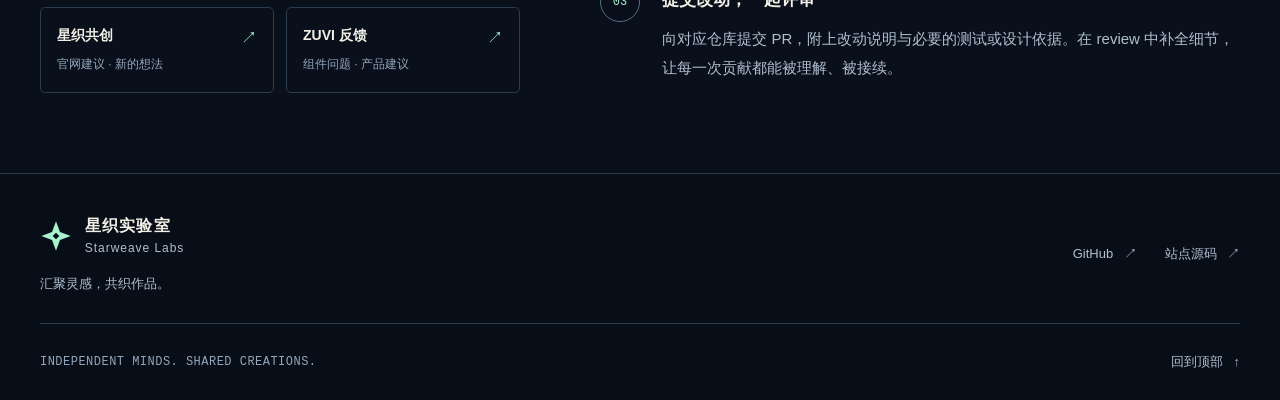
==== commit ba01f09a: "Improve Starweave Pages project discovery and responsive design" ====
--- a/index.html
+++ b/index.html
@@ -27,6 +27,34 @@
     <meta name="twitter:description" content="汇聚灵感，共织作品。A collaborative lab weaving ideas into meaningful projects.">
     <meta name="twitter:image" content="https://starweave-labs.github.io/assets/social-card.png">
     <meta name="twitter:image:alt" content="让灵感相遇，让作品生长。星织实验室的四角星与交织星图。">
+    <script type="application/ld+json">
+{
+  "@context": "https://schema.org",
+  "@graph": [
+    {
+      "@type": "Organization",
+      "@id": "https://starweave-labs.github.io/#organization",
+      "name": "星织实验室 · Starweave Labs",
+      "alternateName": "Starweave Labs",
+      "url": "https://starweave-labs.github.io/",
+      "logo": "https://starweave-labs.github.io/assets/favicon.svg",
+      "sameAs": [
+        "https://github.com/Starweave-Labs"
+      ],
+      "description": "连接设计、代码与 AI 的开放协作实验室。汇聚灵感，共织作品。"
+    },
+    {
+      "@type": "WebSite",
+      "url": "https://starweave-labs.github.io/",
+      "name": "星织实验室 · Starweave Labs",
+      "inLanguage": "zh-CN",
+      "publisher": {
+        "@id": "https://starweave-labs.github.io/#organization"
+      }
+    }
+  ]
+}
+    </script>
   </head>
   <body>
     <a class="skip-link" href="#main-content">跳转到主要内容</a>
@@ -44,9 +72,9 @@
         </a>
         <nav class="primary-nav" aria-label="主导航">
           <ul>
-            <li><a href="#about">共创理念</a></li>
+            <li><a href="#projects">作品项目</a></li>
             <li><a href="#directions">探索方向</a></li>
-            <li><a href="#projects">项目</a></li>
+            <li><a href="#about">关于星织</a></li>
             <li><a href="#collaborate">参与共创</a></li>
           </ul>
         </nav>
@@ -62,10 +90,10 @@
           <div class="hero-content">
             <p class="eyebrow" lang="en"><span class="eyebrow-mark" aria-hidden="true"></span>INDEPENDENT MINDS. SHARED CREATIONS.</p>
             <h1 id="hero-title"><span>让灵感相遇，</span><span class="hero-accent">让作品生长。</span></h1>
-            <p class="hero-copy">我们带着不同的视角相聚，把想法拆成行动，在开放协作中打磨可以被使用、被复用的真实作品。</p>
+            <p class="hero-copy">一个连接设计、代码与 AI 的开放协作实验室。我们带着不同的视角相聚，把有趣的想法，打磨成可以使用的作品。</p>
             <p class="hero-english" lang="en">A collaborative lab weaving ideas into meaningful projects.</p>
             <div class="hero-actions">
-              <a class="button button-primary" href="#projects">查看项目<span aria-hidden="true">→</span></a>
+              <a class="button button-primary" href="#projects">探索我们的作品<span aria-hidden="true">→</span></a>
               <a class="button button-secondary" href="#collaborate">参与共创</a>
             </div>
             <ul class="hero-values" role="list" aria-label="协作方式">
@@ -73,6 +101,7 @@
               <li>长期打磨</li>
               <li>真实作品</li>
             </ul>
+            <a class="hero-featured-link" href="#projects"><span class="status-dot" aria-hidden="true"></span><span>正在打磨</span><strong lang="en">ZUVI</strong><span aria-hidden="true">↗</span></a>
           </div>
           <figure class="hero-art">
             <img src="assets/constellation.svg" width="600" height="540" alt="四角星与细线交织成的概念星图，连接灵感、设计与代码。" decoding="async" fetchpriority="high">
@@ -81,10 +110,110 @@
         </div>
       </section>
 
+      <section class="section projects container" id="projects" aria-labelledby="projects-title">
+        <div class="section-heading">
+          <div>
+            <p class="section-kicker"><span class="section-index" aria-hidden="true">01</span>作品与实践</p>
+            <h2 id="projects-title">让想法，有一个看得见的形状。</h2>
+          </div>
+          <p class="section-note">从设计语言到可用界面，<br class="desktop-break">在真实的作品里持续打磨。</p>
+        </div>
+        <article class="project-card" aria-labelledby="zuvi-title">
+          <div class="project-content">
+            <p class="project-status"><span aria-hidden="true"></span>关联开源项目</p>
+            <h3 class="project-name" id="zuvi-title" lang="en">ZUVI</h3>
+            <p class="project-subtitle">从一个组件，到完整的产品体验。</p>
+            <p class="project-description">为 React 19 打造的组件库与界面工具集。以设计令牌连接设计与代码，将交互组件、业务区块与可视化页面搭建，放进同一套工作流。</p>
+            <ul class="project-tags" role="list" aria-label="项目技术与特点">
+              <li>React 19</li><li>TypeScript</li><li>CSS 变量</li><li>无障碍优先</li>
+            </ul>
+            <div class="project-actions">
+              <a class="button button-primary" href="https://yeyouyuan.github.io/zuvi/">体验 ZUVI<span aria-hidden="true">↗</span></a>
+              <a class="text-link" href="https://github.com/yeyouyuan/zuvi">查看源码<span aria-hidden="true">↗</span></a>
+            </div>
+            <p class="project-ownership">当前源码位于 <a href="https://github.com/yeyouyuan/zuvi">yeyouyuan/zuvi</a>，仓库暂未迁入星织。</p>
+          </div>
+          <figure class="project-visual">
+            <div class="preview-chrome" aria-hidden="true"><i></i><i></i><i></i><span>ZUVI / COMPONENTS IN ACTION</span></div>
+            <a class="project-preview-link" href="https://yeyouyuan.github.io/zuvi/" aria-label="打开 ZUVI 文档，体验真实交互组件">
+              <img class="project-screenshot" src="assets/zuvi-preview.jpg" width="1280" height="720" alt="ZUVI 文档的实际界面：组件库介绍、项目概览、进度条、分段选择器和表单。" loading="lazy" decoding="async">
+            </a>
+            <figcaption><span>真实产品界面 · 2026.11</span><span>打开体验<span aria-hidden="true"> ↗</span></span></figcaption>
+          </figure>
+        </article>
+        <div class="project-capabilities" aria-label="探索 ZUVI 的能力">
+          <a class="capability-link" href="https://yeyouyuan.github.io/zuvi/#/components/button">
+            <span class="capability-index" lang="en">01 / COMPONENTS</span><h3>从组件开始</h3>
+            <p>体验可操作的组件示例，查看 API、键盘交互与主题定制。</p><span class="capability-arrow" aria-hidden="true">↗</span>
+          </a>
+          <a class="capability-link" href="https://yeyouyuan.github.io/zuvi/#/builder">
+            <span class="capability-index" lang="en">02 / PAGE STUDIO</span><h3>把页面搭起来</h3>
+            <p>组合组件与业务区块，在可视化画布中设计、预览页面。</p><span class="capability-arrow" aria-hidden="true">↗</span>
+          </a>
+          <a class="capability-link" href="https://yeyouyuan.github.io/zuvi/#/components/office-studio">
+            <span class="capability-index" lang="en">03 / OFFICE STUDIO</span><h3>探索文档工作台</h3>
+            <p>了解 Word、Excel 与 PDF 的文档编辑和内容协作界面。</p><span class="capability-arrow" aria-hidden="true">↗</span>
+          </a>
+        </div>
+      </section>
+
+      <section class="section directions container" id="directions" aria-labelledby="directions-title">
+        <div class="section-heading">
+          <div>
+            <p class="section-kicker"><span class="section-index" aria-hidden="true">02</span>探索方向</p>
+            <h2 id="directions-title">把兴趣，织进具体问题。</h2>
+          </div>
+          <p class="section-note">围绕我们关心的问题，<br class="desktop-break">从已有实践继续探索。</p>
+        </div>
+        <div class="direction-grid">
+          <article class="direction-card">
+            <div class="direction-top">
+              <svg width="40" height="40" viewBox="0 0 40 40" fill="none" aria-hidden="true" focusable="false">
+                <rect x="3" y="4" width="34" height="32" rx="3" stroke="currentColor"/>
+                <path d="M3 13H37M14 13V36" stroke="currentColor"/>
+                <path d="M20 20H30M20 26H27" stroke="currentColor"/>
+                <rect x="7" y="8" width="3" height="2" fill="currentColor"/>
+              </svg>
+              <span lang="en">INTERFACE</span>
+            </div>
+            <h3>产品界面</h3>
+            <p>从设计令牌、组件到页面组合，探索一致、易用且可访问的产品表达。</p>
+            <a class="text-link direction-link" href="https://yeyouyuan.github.io/zuvi/#/tokens">探索设计令牌<span aria-hidden="true">↗</span></a>
+          </article>
+          <article class="direction-card">
+            <div class="direction-top">
+              <svg width="40" height="40" viewBox="0 0 40 40" fill="none" aria-hidden="true" focusable="false">
+                <path d="M12 7 3 20 12 33M28 7 37 20 28 33M24 5 16 35" stroke="currentColor" stroke-linecap="square"/>
+                <path d="M2 3H8M2 3V9M32 37H38M38 31V37" stroke="currentColor" opacity=".5"/>
+              </svg>
+              <span lang="en">TOOLING</span>
+            </div>
+            <h3>开发工具</h3>
+            <p>关注重复劳动与工作流中的摩擦，让开发、调试和文档更清晰、更顺手。</p>
+            <a class="text-link direction-link" href="https://github.com/yeyouyuan/zuvi/tree/main/packages/cli">查看 CLI 工具<span aria-hidden="true">↗</span></a>
+          </article>
+          <article class="direction-card">
+            <div class="direction-top">
+              <svg width="40" height="40" viewBox="0 0 40 40" fill="none" aria-hidden="true" focusable="false">
+                <path d="M10 10 30 12 26 31 10 10M10 10 7 29 26 31" stroke="currentColor"/>
+                <path d="M10 4 12 8 16 10 12 12 10 16 8 12 4 10 8 8Z" fill="currentColor"/>
+                <circle cx="30" cy="12" r="3" fill="#101c2b" stroke="currentColor"/>
+                <circle cx="26" cy="31" r="3" fill="#101c2b" stroke="currentColor"/>
+                <circle cx="7" cy="29" r="2" fill="#101c2b" stroke="currentColor"/>
+              </svg>
+              <span lang="en">AI &amp; PEOPLE</span>
+            </div>
+            <h3>AI 协作</h3>
+            <p>探索把 AI 放进可检验的协作流程：辅助构思、实现与评审，保留人的判断。</p>
+            <a class="text-link direction-link" href="https://github.com/yeyouyuan/zuvi/tree/main/packages/mcp">了解 MCP 工具链<span aria-hidden="true">↗</span></a>
+          </article>
+        </div>
+      </section>
+
       <section class="section about container" id="about" aria-labelledby="about-title">
         <div class="about-grid">
           <div class="section-lead">
-            <p class="section-kicker"><span class="section-index" aria-hidden="true">01</span>共创理念</p>
+            <p class="section-kicker"><span class="section-index" aria-hidden="true">03</span>关于星织</p>
             <h2 id="about-title">每一颗星，<br>都有自己的光。</h2>
             <p class="section-motto">汇聚灵感，共织作品。</p>
           </div>
@@ -108,123 +237,6 @@
         </div>
       </section>
 
-      <section class="section directions container" id="directions" aria-labelledby="directions-title">
-        <div class="section-heading">
-          <div>
-            <p class="section-kicker"><span class="section-index" aria-hidden="true">02</span>探索方向</p>
-            <h2 id="directions-title">把兴趣，织进具体问题。</h2>
-          </div>
-          <p class="section-note">这些是我们希望持续探索的方向，<br class="desktop-break">不是已经完成的项目清单。</p>
-        </div>
-        <div class="direction-grid">
-          <article class="direction-card">
-            <div class="direction-top">
-              <svg width="40" height="40" viewBox="0 0 40 40" fill="none" aria-hidden="true" focusable="false">
-                <rect x="3" y="4" width="34" height="32" rx="3" stroke="currentColor"/>
-                <path d="M3 13H37M14 13V36" stroke="currentColor"/>
-                <path d="M20 20H30M20 26H27" stroke="currentColor"/>
-                <rect x="7" y="8" width="3" height="2" fill="currentColor"/>
-              </svg>
-              <span lang="en">INTERFACE</span>
-            </div>
-            <h3>产品界面</h3>
-            <p>从设计令牌、组件到页面组合，探索一致、易用且可访问的产品表达。</p>
-          </article>
-          <article class="direction-card">
-            <div class="direction-top">
-              <svg width="40" height="40" viewBox="0 0 40 40" fill="none" aria-hidden="true" focusable="false">
-                <path d="M12 7 3 20 12 33M28 7 37 20 28 33M24 5 16 35" stroke="currentColor" stroke-linecap="square"/>
-                <path d="M2 3H8M2 3V9M32 37H38M38 31V37" stroke="currentColor" opacity=".5"/>
-              </svg>
-              <span lang="en">TOOLING</span>
-            </div>
-            <h3>开发工具</h3>
-            <p>关注重复劳动与工作流中的摩擦，让开发、调试和文档更清晰、更顺手。</p>
-          </article>
-          <article class="direction-card">
-            <div class="direction-top">
-              <svg width="40" height="40" viewBox="0 0 40 40" fill="none" aria-hidden="true" focusable="false">
-                <path d="M10 10 30 12 26 31 10 10M10 10 7 29 26 31" stroke="currentColor"/>
-                <path d="M10 4 12 8 16 10 12 12 10 16 8 12 4 10 8 8Z" fill="currentColor"/>
-                <circle cx="30" cy="12" r="3" fill="#101c2b" stroke="currentColor"/>
-                <circle cx="26" cy="31" r="3" fill="#101c2b" stroke="currentColor"/>
-                <circle cx="7" cy="29" r="2" fill="#101c2b" stroke="currentColor"/>
-              </svg>
-              <span lang="en">AI &amp; PEOPLE</span>
-            </div>
-            <h3>AI 协作</h3>
-            <p>探索把 AI 放进可检验的协作流程：辅助构思、实现与评审，保留人的判断。</p>
-          </article>
-        </div>
-      </section>
-
-      <section class="section projects container" id="projects" aria-labelledby="projects-title">
-        <div class="section-heading">
-          <div>
-            <p class="section-kicker"><span class="section-index" aria-hidden="true">03</span>关联项目</p>
-            <h2 id="projects-title">让协作，落在作品里。</h2>
-          </div>
-          <p class="section-note">从一个具体的作品出发，<br class="desktop-break">把设计与实现连接起来。</p>
-        </div>
-        <article class="project-card" aria-labelledby="zuvi-title">
-          <div class="project-content">
-            <p class="project-status"><span aria-hidden="true"></span>关联项目 · 仓库暂未迁入</p>
-            <h3 class="project-name" id="zuvi-title" lang="en">ZUVI</h3>
-            <p class="project-description">面向 React 19 的现代组件库与产品界面工具集。以设计令牌、原生 CSS 与无障碍优先为核心，连接组件、页面搭建和 AI 工具链。</p>
-            <ul class="project-tags" role="list" aria-label="项目关注点">
-              <li>设计令牌</li>
-              <li>原生 CSS</li>
-              <li>无障碍优先</li>
-            </ul>
-            <div class="project-actions">
-              <a class="text-link" href="https://github.com/yeyouyuan/zuvi">查看源码<span aria-hidden="true">↗</span></a>
-              <a class="text-link" href="https://yeyouyuan.github.io/zuvi/">阅读文档<span aria-hidden="true">↗</span></a>
-            </div>
-          </div>
-          <figure class="project-visual">
-            <svg class="composition-art" width="520" height="352" viewBox="0 0 520 352" fill="none" role="img" aria-labelledby="composition-title composition-description" focusable="false">
-              <title id="composition-title">ZUVI 界面组合概念图</title>
-              <desc id="composition-description">将设计令牌、组件块与页面框架用几何形状连接起来的原创示意，不是产品截图。</desc>
-              <rect x="8" y="12" width="504" height="328" rx="8" fill="#0a1320" stroke="#354c61"/>
-              <text x="34" y="51" fill="#aab9ca" font-family="SFMono-Regular, Consolas, monospace" font-size="11" letter-spacing="1.4">ZUVI / COMPOSITION STUDY</text>
-              <path d="M480 28 483 37 492 40 483 43 480 52 477 43 468 40 477 37Z" fill="#a7f3d0"/>
-              <path d="M34 70H486" stroke="#293d51"/>
-              <rect x="34" y="98" width="110" height="108" rx="5" fill="#101c2b" stroke="#354c61"/>
-              <path fill-rule="evenodd" d="M89 115 95 131 111 137 95 143 89 159 83 143 67 137 83 131Z M89 133 85 137 89 141 93 137Z" fill="#a7f3d0" clip-rule="evenodd"/>
-              <text x="51" y="185" fill="#aab9ca" font-family="SFMono-Regular, Consolas, monospace" font-size="10" letter-spacing="2">TOKEN</text>
-              <rect x="34" y="222" width="110" height="80" rx="5" fill="#101c2b" stroke="#354c61"/>
-              <rect x="50" y="238" width="20" height="20" rx="3" fill="#a7f3d0"/>
-              <rect x="77" y="238" width="20" height="20" rx="3" fill="#f2efe7"/>
-              <rect x="104" y="238" width="20" height="20" rx="3" fill="#7694ae"/>
-              <path d="M50 277H126M50 285H96" stroke="#6f8da7"/>
-              <path d="M144 147H175V121H209M144 261H175V240H209" stroke="#7595ae"/>
-              <path d="M201 117 209 121 201 125M201 236 209 240 201 244" stroke="#a7f3d0"/>
-              <path d="M175 158V224" stroke="#354c61" stroke-dasharray="3 5"/>
-              <rect x="172" y="188" width="6" height="6" fill="#a7f3d0"/>
-              <rect x="209" y="98" width="277" height="204" rx="5" fill="#122235" stroke="#526d85"/>
-              <path d="M209 132H486" stroke="#526d85"/>
-              <path d="M226 115H279" stroke="#aab9ca" stroke-width="2"/>
-              <circle cx="455" cy="115" r="2" fill="#aab9ca"/>
-              <circle cx="466" cy="115" r="2" fill="#aab9ca"/>
-              <rect x="225" y="148" width="55" height="138" rx="3" fill="#0b1522" stroke="#354c61"/>
-              <rect x="236" y="161" width="33" height="6" rx="2" fill="#a7f3d0"/>
-              <path d="M236 184H264M236 197H259M236 210H262M236 270H254" stroke="#6f8da7"/>
-              <rect x="294" y="148" width="176" height="64" rx="3" fill="#0b1522" stroke="#354c61"/>
-              <path d="M318 160 322 172 334 176 322 180 318 192 314 180 302 176 314 172Z" fill="#a7f3d0"/>
-              <path d="M348 169H454M348 181H431M348 193H407" stroke="#8ba3b8"/>
-              <rect x="294" y="226" width="80" height="60" rx="3" fill="#0b1522" stroke="#354c61"/>
-              <rect x="390" y="226" width="80" height="60" rx="3" fill="#0b1522" stroke="#354c61"/>
-              <rect x="306" y="239" width="24" height="24" rx="3" stroke="#a7f3d0"/>
-              <path d="M314 239V263M306 247H330M306 255H330M339 247H362M339 256H355" stroke="#6f8da7"/>
-              <path d="M405 255H455M430 240V270" stroke="#6f8da7"/>
-              <path d="M430 244 433 252 441 255 433 258 430 266 427 258 419 255 427 252Z" fill="#a7f3d0"/>
-              <text x="34" y="325" fill="#aab9ca" font-family="SFMono-Regular, Consolas, monospace" font-size="10" letter-spacing="1.3">COMPONENTS → COMPOSITION</text>
-            </svg>
-            <figcaption><span>界面组合概念图</span><span>非产品截图</span></figcaption>
-          </figure>
-        </article>
-      </section>
-
       <section class="section collaborate container" id="collaborate" aria-labelledby="collaborate-title">
         <div class="collaborate-grid">
           <div class="collaborate-intro">
@@ -233,6 +245,10 @@
             <p class="collaborate-copy">代码、文档、设计与测试，都可以成为参与的起点。先把问题说清楚，再一起找到下一步。</p>
             <a class="button button-secondary collaborate-action" href="https://github.com/Starweave-Labs/Starweave-Labs.github.io/issues">提出一个想法<span aria-hidden="true">↗</span></a>
             <p class="collaborate-note">从公开讨论开始，让协作有迹可循。</p>
+            <div class="collaborate-links">
+              <a class="contribute-link" href="https://github.com/Starweave-Labs/Starweave-Labs.github.io/issues/new?title=%5B%E5%85%B1%E5%88%9B%E6%83%B3%E6%B3%95%5D%20&amp;body=%23%23%20%E5%9C%BA%E6%99%AF%E4%B8%8E%E9%97%AE%E9%A2%98%0A%0A%23%23%20%E6%9C%9F%E6%9C%9B%E7%9A%84%E7%BB%93%E6%9E%9C%0A%0A%23%23%20%E6%88%91%E6%83%B3%E5%8F%82%E4%B8%8E%E7%9A%84%E9%83%A8%E5%88%86%0A"><strong>星织共创</strong><span>官网建议 · 新的想法</span><b aria-hidden="true">↗</b></a>
+              <a class="contribute-link" href="https://github.com/yeyouyuan/zuvi/issues"><strong>ZUVI 反馈</strong><span>组件问题 · 产品建议</span><b aria-hidden="true">↗</b></a>
+            </div>
           </div>
           <ol class="collaboration-steps" role="list">
             <li class="collaboration-step">
@@ -245,7 +261,7 @@
             <li class="collaboration-step">
               <span class="step-number" aria-hidden="true">02</span>
               <div class="step-body">
-                <h3>在 Issue 里对齐</h3>
+                <h3>把问题带到对的地方</h3>
                 <p>站点与共创方向，请到站点 Issue；ZUVI 的产品反馈，请到项目 Issue。先讨论范围与验收方式，再把工作拆小。</p>
                 <div class="step-links">
                   <a class="text-link" href="https://github.com/Starweave-Labs/Starweave-Labs.github.io/issues">站点 / 共创 Issue<span aria-hidden="true">↗</span></a>
--- a/assets/styles.css
+++ b/assets/styles.css
@@ -1,4 +1,4 @@
-/* Starweave Labs — static, system-font, ink-and-mint editorial layout. */
+/* Starweave Labs — a lightweight editorial canvas, ink and mint. */
 :root {
   color-scheme: dark;
   --ink: #0a101b;
@@ -6,11 +6,11 @@
   --surface-raised: #142438;
   --paper: #f2efe7;
   --mint: #a7f3d0;
-  --muted: #aab9ca;
-  --steel: #8d9fb3;
+  --muted: #b0bfd0;
+  --steel: #92a6bc;
   --line: #293c50;
   --line-strong: #526d85;
-  --gutter: clamp(1rem, 4vw, 2rem);
+  --gutter: clamp(1.125rem, 4vw, 2.5rem);
   --font-sans: -apple-system, BlinkMacSystemFont, "Segoe UI", "PingFang SC", "Hiragino Sans GB", "Microsoft YaHei", sans-serif;
   --font-mono: "SFMono-Regular", Consolas, "Liberation Mono", monospace;
 }
@@ -29,7 +29,7 @@
 
 body {
   margin: 0;
-  background: var(--ink);
+  background: radial-gradient(ellipse at 82% 4%, #12322c55, transparent 28rem), var(--ink);
   color: var(--paper);
   font-family: var(--font-sans);
   font-size: 1rem;
@@ -40,6 +40,7 @@
 h1,
 h2,
 h3,
+h4,
 p,
 figure {
   margin: 0;
@@ -47,7 +48,8 @@
 
 h1,
 h2,
-h3 {
+h3,
+h4 {
   font-weight: 600;
 }
 
@@ -69,7 +71,7 @@
 a {
   color: inherit;
   text-decoration: none;
-  text-underline-offset: 0.28em;
+  text-underline-offset: 0.3em;
   text-decoration-thickness: 1px;
 }
 
@@ -86,7 +88,7 @@
 }
 
 .container {
-  width: min(1180px, calc(100% - var(--gutter) * 2));
+  width: min(1240px, calc(100% - var(--gutter) * 2));
   margin-inline: auto;
 }
 
@@ -123,7 +125,7 @@
 .brand {
   display: inline-flex;
   align-items: center;
-  gap: 0.75rem;
+  gap: 0.8rem;
   width: fit-content;
   min-height: 44px;
 }
@@ -135,21 +137,21 @@
 
 .brand-wordmark {
   display: grid;
-  gap: 0.2rem;
+  gap: 0.15rem;
 }
 
 .brand-name {
   font-size: 1.1875rem;
-  font-weight: 600;
-  letter-spacing: 0.09em;
+  font-weight: 650;
+  letter-spacing: 0.075em;
   line-height: 1.4;
 }
 
 .brand-english {
   color: var(--muted);
-  font-size: 0.6875rem;
+  font-size: 0.75rem;
   font-weight: 500;
-  letter-spacing: 0.115em;
+  letter-spacing: 0.08em;
   line-height: 1.4;
 }
 
@@ -172,6 +174,7 @@
   color: var(--muted);
   font-size: 0.875rem;
   white-space: nowrap;
+  transition: color 160ms ease;
 }
 
 .github-action {
@@ -186,15 +189,29 @@
   font-size: 0.8125rem;
   font-weight: 500;
   line-height: 1.5;
+  transition: border-color 160ms ease, background-color 160ms ease;
 }
 
 .hero {
-  padding-block: clamp(3.5rem, 7vw, 6rem) 5rem;
+  position: relative;
+  isolation: isolate;
+  padding-block: clamp(3.5rem, 7vw, 6.25rem) 4rem;
+}
+
+.hero::before {
+  position: absolute;
+  z-index: -1;
+  inset: 0;
+  background-image: linear-gradient(#a7f3d008 1px, transparent 1px), linear-gradient(90deg, #a7f3d008 1px, transparent 1px);
+  background-size: 48px 48px;
+  mask-image: radial-gradient(ellipse at 70% 30%, #000, transparent 70%);
+  content: "";
+  pointer-events: none;
 }
 
 .hero-grid {
   display: grid;
-  grid-template-columns: minmax(0, 1.12fr) minmax(0, 1fr);
+  grid-template-columns: minmax(0, 1.18fr) minmax(0, 1fr);
   align-items: center;
   gap: 2.5rem;
 }
@@ -207,12 +224,12 @@
 .eyebrow {
   display: flex;
   align-items: center;
-  gap: 0.65rem;
+  gap: 0.7rem;
   color: var(--muted);
   font-family: var(--font-mono);
-  font-size: 0.6875rem;
+  font-size: 0.75rem;
   font-weight: 500;
-  letter-spacing: 0.115em;
+  letter-spacing: 0.065em;
   line-height: 1.9;
 }
 
@@ -225,11 +242,11 @@
 }
 
 .hero h1 {
-  margin-block: 1.65rem 1.7rem;
-  font-size: clamp(2.5rem, 4.65vw, 4.25rem);
-  font-weight: 600;
-  letter-spacing: -0.04em;
-  line-height: 1.27;
+  margin-block: 1.65rem 1.6rem;
+  font-size: clamp(2.75rem, 5.2vw, 4.65rem);
+  font-weight: 650;
+  letter-spacing: -0.055em;
+  line-height: 1.28;
 }
 
 .hero h1 > span {
@@ -248,8 +265,8 @@
 }
 
 .hero-english {
-  max-width: 31em;
-  margin-block-start: 1rem;
+  max-width: 33em;
+  margin-block-start: 0.875rem;
   color: var(--steel);
   font-size: 0.8125rem;
   line-height: 1.8;
@@ -259,7 +276,7 @@
   display: flex;
   flex-wrap: wrap;
   gap: 0.875rem;
-  margin-block-start: 2rem;
+  margin-block-start: 1.875rem;
 }
 
 .button {
@@ -268,7 +285,7 @@
   justify-content: center;
   gap: 1.4rem;
   min-height: 48px;
-  padding: 0.75rem 1.35rem;
+  padding: 0.8rem 1.4rem;
   border: 1px solid transparent;
   border-radius: 5px;
   font-size: 0.9375rem;
@@ -294,7 +311,7 @@
   flex-wrap: wrap;
   align-items: center;
   gap: 0.5rem 0;
-  margin: 1.75rem 0 0;
+  margin: 1.5rem 0 0;
   padding: 0;
   list-style: none;
   color: var(--steel);
@@ -308,6 +325,25 @@
   color: var(--steel);
 }
 
+.hero-featured-link {
+  display: inline-flex;
+  align-items: center;
+  gap: 0.625rem;
+  min-height: 44px;
+  margin-block-start: 1rem;
+  color: var(--muted);
+  font-size: 0.8125rem;
+}
+
+.status-dot {
+  flex: 0 0 auto;
+  width: 6px;
+  height: 6px;
+  border-radius: 50%;
+  background: var(--mint);
+  box-shadow: 0 0 0 4px #a7f3d012;
+}
+
 .hero-art {
   width: 100%;
   max-width: 540px;
@@ -317,6 +353,7 @@
 .hero-art img {
   display: block;
   width: 100%;
+  filter: drop-shadow(0 0 32px #a7f3d00a);
 }
 
 .hero-art figcaption {
@@ -328,17 +365,17 @@
   padding-block-start: 1rem;
   border-top: 1px solid var(--line);
   color: var(--steel);
-  font-size: 0.6875rem;
-  letter-spacing: 0.04em;
+  font-size: 0.75rem;
+  letter-spacing: 0.015em;
 }
 
 .hero-art figcaption [lang="en"] {
   font-family: var(--font-mono);
-  letter-spacing: 0.12em;
+  letter-spacing: 0.05em;
 }
 
 .section {
-  padding-block: 4.5rem;
+  padding-block: clamp(3.5rem, 6vw, 5rem);
   border-top: 1px solid var(--line);
   scroll-margin-block-start: 1.5rem;
 }
@@ -347,7 +384,7 @@
   display: flex;
   align-items: center;
   gap: 0.85rem;
-  margin-block-end: 1.3rem;
+  margin-block-end: 1.15rem;
   color: var(--mint);
   font-size: 0.8125rem;
   font-weight: 500;
@@ -357,13 +394,13 @@
 .section-index {
   color: var(--steel);
   font-family: var(--font-mono);
-  font-size: 0.6875rem;
+  font-size: 0.75rem;
   letter-spacing: 0.08em;
 }
 
 .section h2 {
-  font-size: clamp(1.875rem, 3vw, 2.5rem);
-  letter-spacing: -0.025em;
+  font-size: clamp(1.875rem, 3.1vw, 2.65rem);
+  letter-spacing: -0.035em;
   line-height: 1.4;
 }
 
@@ -381,6 +418,287 @@
   color: var(--muted);
   font-size: 0.875rem;
   line-height: 1.85;
+}
+
+.project-card {
+  display: grid;
+  grid-template-columns: minmax(0, 0.85fr) minmax(0, 1.15fr);
+  align-items: center;
+  gap: clamp(1.75rem, 4vw, 3.25rem);
+  padding: clamp(1.75rem, 3.5vw, 3rem);
+  border: 1px solid var(--line-strong);
+  border-radius: 8px;
+  background: radial-gradient(ellipse at 100% 0, #a7f3d009, transparent 65%), var(--surface);
+}
+
+.project-status {
+  display: flex;
+  align-items: center;
+  gap: 0.65rem;
+  color: var(--mint);
+  font-size: 0.75rem;
+  letter-spacing: 0.035em;
+}
+
+.project-status > span {
+  flex-shrink: 0;
+  width: 6px;
+  height: 6px;
+  background: var(--mint);
+}
+
+.project-name {
+  margin-block: 1rem 0.5rem;
+  font-size: clamp(3.75rem, 6.5vw, 5.75rem);
+  font-weight: 650;
+  letter-spacing: -0.07em;
+  line-height: 1;
+}
+
+.project-subtitle {
+  margin-block: 0.8rem 1rem;
+  color: var(--paper);
+  font-size: 1.1875rem;
+  line-height: 1.65;
+}
+
+.project-description {
+  max-width: 31em;
+  color: var(--muted);
+  font-size: 0.9375rem;
+  line-height: 1.95;
+}
+
+.project-tags {
+  display: flex;
+  flex-wrap: wrap;
+  gap: 0.5rem;
+  margin: 1.25rem 0 0;
+  padding: 0;
+  list-style: none;
+}
+
+.project-tags li {
+  padding: 0.25rem 0.625rem;
+  border: 1px solid var(--line);
+  border-radius: 3px;
+  color: var(--muted);
+  font-size: 0.75rem;
+  line-height: 1.7;
+}
+
+.project-actions,
+.step-links {
+  display: flex;
+  flex-wrap: wrap;
+  align-items: center;
+  gap: 0.25rem 1.5rem;
+}
+
+.project-actions {
+  margin-block-start: 1.25rem;
+}
+
+.text-link,
+.direction-link {
+  display: inline-flex;
+  align-items: center;
+  gap: 0.75rem;
+  min-height: 44px;
+  color: var(--mint);
+  font-size: 0.875rem;
+  font-weight: 500;
+}
+
+.project-ownership {
+  margin-block-start: 0.875rem;
+  color: var(--steel);
+  font-size: 0.75rem;
+  line-height: 1.9;
+  overflow-wrap: anywhere;
+}
+
+.project-visual {
+  width: 100%;
+  min-width: 0;
+  margin-inline: auto;
+}
+
+.project-preview-link {
+  display: block;
+  border: 1px solid var(--line-strong);
+  border-radius: 6px;
+  overflow: hidden;
+  background: var(--ink);
+  box-shadow: 0 20px 48px #0003;
+  transition: border-color 160ms ease, box-shadow 160ms ease;
+}
+
+.preview-chrome {
+  display: flex;
+  align-items: center;
+  gap: 5px;
+  min-height: 32px;
+  padding: 0.4rem 0.75rem;
+  border: 1px solid var(--line-strong);
+  border-bottom: 0;
+  border-radius: 6px 6px 0 0;
+  background: #0c1622;
+}
+
+.project-preview-link .preview-chrome {
+  border: 0;
+  border-bottom: 1px solid var(--line);
+  border-radius: 0;
+}
+
+.preview-chrome + .project-preview-link {
+  border-top-left-radius: 0;
+  border-top-right-radius: 0;
+}
+
+.preview-chrome i {
+  display: block;
+  width: 5px;
+  height: 5px;
+  flex: 0 0 auto;
+  border: 1px solid var(--steel);
+  border-radius: 50%;
+}
+
+.preview-chrome span {
+  min-width: 0;
+  margin-inline-start: auto;
+  overflow: hidden;
+  text-overflow: ellipsis;
+  white-space: nowrap;
+  color: var(--steel);
+  font-family: var(--font-mono);
+  font-size: 0.75rem;
+  line-height: 1.5;
+}
+
+.project-screenshot,
+.composition-art {
+  display: block;
+  width: 100%;
+  height: auto;
+}
+
+.project-visual figcaption {
+  display: flex;
+  flex-wrap: wrap;
+  justify-content: space-between;
+  gap: 0.5rem;
+  margin-block-start: 0.875rem;
+  color: var(--steel);
+  font-size: 0.75rem;
+  letter-spacing: 0.015em;
+  line-height: 1.8;
+}
+
+.project-capabilities {
+  display: grid;
+  grid-template-columns: repeat(3, minmax(0, 1fr));
+  margin-block-start: 1rem;
+  border: 1px solid var(--line);
+  border-radius: 6px;
+}
+
+.capability-link {
+  position: relative;
+  display: grid;
+  align-content: start;
+  gap: 0.7rem;
+  min-height: 180px;
+  padding: 1.5rem 1.75rem 1.625rem;
+  transition: background-color 160ms ease;
+}
+
+.capability-link + .capability-link {
+  border-inline-start: 1px solid var(--line);
+}
+
+.capability-index {
+  color: var(--steel);
+  font-family: var(--font-mono);
+  font-size: 0.75rem;
+}
+
+.capability-link h3 {
+  padding-inline-end: 1.5rem;
+  font-size: 1.0625rem;
+}
+
+.capability-link p {
+  max-width: 26em;
+  color: var(--muted);
+  font-size: 0.875rem;
+  line-height: 1.85;
+}
+
+.capability-arrow {
+  position: absolute;
+  inset-block-start: 1.375rem;
+  inset-inline-end: 1.5rem;
+  color: var(--mint);
+  font-size: 1.125rem;
+}
+
+.direction-grid {
+  display: grid;
+  grid-template-columns: repeat(3, minmax(0, 1fr));
+  gap: 1rem;
+}
+
+.direction-card {
+  display: flex;
+  flex-direction: column;
+  align-items: flex-start;
+  padding: 2rem 1.75rem 1.5rem;
+  border: 1px solid var(--line);
+  border-radius: 6px;
+  background: linear-gradient(145deg, #101c2b99, transparent);
+}
+
+.direction-top {
+  display: flex;
+  align-items: center;
+  justify-content: space-between;
+  gap: 1rem;
+  width: 100%;
+  margin-block-end: 1.75rem;
+}
+
+.direction-top svg {
+  flex-shrink: 0;
+  color: var(--mint);
+}
+
+.direction-top span {
+  color: var(--steel);
+  font-family: var(--font-mono);
+  font-size: 0.75rem;
+  letter-spacing: 0.065em;
+  text-align: right;
+}
+
+.direction-card h3 {
+  margin-block-end: 0.75rem;
+  font-size: 1.375rem;
+  letter-spacing: -0.015em;
+}
+
+.direction-card p {
+  margin-block-end: 1rem;
+  color: var(--muted);
+  font-size: 0.9375rem;
+  line-height: 1.9;
+}
+
+.direction-link {
+  margin-block-start: auto;
+  font-size: 0.8125rem;
 }
 
 .about-grid {
@@ -429,158 +747,6 @@
   line-height: 1.85;
 }
 
-.direction-grid {
-  display: grid;
-  grid-template-columns: repeat(3, minmax(0, 1fr));
-  gap: 1rem;
-}
-
-.direction-card {
-  padding: 2rem 1.75rem 2.125rem;
-  border: 1px solid var(--line);
-  border-radius: 6px;
-  background: var(--surface);
-}
-
-.direction-top {
-  display: flex;
-  align-items: center;
-  justify-content: space-between;
-  gap: 1rem;
-  margin-block-end: 2rem;
-}
-
-.direction-top svg {
-  flex-shrink: 0;
-  color: var(--mint);
-}
-
-.direction-top span {
-  color: var(--steel);
-  font-family: var(--font-mono);
-  font-size: 0.625rem;
-  letter-spacing: 0.11em;
-  text-align: right;
-}
-
-.direction-card h3 {
-  margin-block-end: 0.75rem;
-  font-size: 1.375rem;
-  letter-spacing: -0.015em;
-}
-
-.direction-card p {
-  color: var(--muted);
-  font-size: 0.9375rem;
-  line-height: 1.9;
-}
-
-.project-card {
-  display: grid;
-  grid-template-columns: minmax(0, 1fr) minmax(0, 1fr);
-  align-items: center;
-  gap: 2.5rem;
-  padding: 2.5rem;
-  border: 1px solid var(--line-strong);
-  border-radius: 8px;
-  background: var(--surface);
-}
-
-.project-status {
-  display: flex;
-  align-items: center;
-  gap: 0.65rem;
-  color: var(--mint);
-  font-size: 0.75rem;
-  letter-spacing: 0.045em;
-}
-
-.project-status > span {
-  flex-shrink: 0;
-  width: 6px;
-  height: 6px;
-  background: var(--mint);
-}
-
-.project-name {
-  margin-block: 1.25rem 1rem;
-  font-size: clamp(3.75rem, 6vw, 5.25rem);
-  font-weight: 600;
-  letter-spacing: -0.055em;
-  line-height: 1.05;
-}
-
-.project-description {
-  max-width: 31em;
-  color: var(--muted);
-  font-size: 1rem;
-  line-height: 1.95;
-}
-
-.project-tags {
-  display: flex;
-  flex-wrap: wrap;
-  gap: 0.5rem;
-  margin: 1.4rem 0 0;
-  padding: 0;
-  list-style: none;
-}
-
-.project-tags li {
-  padding: 0.25rem 0.625rem;
-  border: 1px solid var(--line);
-  border-radius: 3px;
-  color: var(--muted);
-  font-size: 0.6875rem;
-  line-height: 1.7;
-}
-
-.project-actions,
-.step-links {
-  display: flex;
-  flex-wrap: wrap;
-  align-items: center;
-  gap: 0.25rem 1.75rem;
-}
-
-.project-actions {
-  margin-block-start: 1.5rem;
-}
-
-.text-link {
-  display: inline-flex;
-  align-items: center;
-  gap: 0.75rem;
-  min-height: 44px;
-  color: var(--mint);
-  font-size: 0.875rem;
-  font-weight: 500;
-}
-
-.project-visual {
-  width: 100%;
-  max-width: 520px;
-  margin-inline: auto;
-}
-
-.composition-art {
-  display: block;
-  width: 100%;
-  height: auto;
-}
-
-.project-visual figcaption {
-  display: flex;
-  flex-wrap: wrap;
-  justify-content: space-between;
-  gap: 0.5rem;
-  margin-block-start: 0.75rem;
-  padding-inline: 0.5rem;
-  color: var(--steel);
-  font-size: 0.6875rem;
-  letter-spacing: 0.025em;
-}
-
 .collaborate {
   padding-block-end: 5rem;
 }
@@ -593,7 +759,7 @@
 }
 
 .collaborate-copy {
-  max-width: 24em;
+  max-width: 28em;
   margin-block-start: 1.35rem;
   color: var(--muted);
   font-size: 1rem;
@@ -608,6 +774,45 @@
   margin-block-start: 0.875rem;
   color: var(--steel);
   font-size: 0.75rem;
+  line-height: 1.9;
+}
+
+.collaborate-links {
+  display: grid;
+  grid-template-columns: repeat(2, minmax(0, 1fr));
+  gap: 0.75rem;
+  margin-block-start: 1.5rem;
+}
+
+.contribute-link {
+  display: grid;
+  grid-template-columns: minmax(0, 1fr) auto;
+  gap: 0.35rem 0.75rem;
+  align-items: start;
+  padding: 1rem;
+  border: 1px solid var(--line);
+  border-radius: 5px;
+  transition: background-color 160ms ease, border-color 160ms ease;
+}
+
+.contribute-link strong {
+  font-size: 0.875rem;
+  font-weight: 600;
+}
+
+.contribute-link span {
+  grid-column: 1;
+  color: var(--steel);
+  font-size: 0.75rem;
+  line-height: 1.85;
+}
+
+.contribute-link b {
+  grid-column: 2;
+  grid-row: 1 / 3;
+  color: var(--mint);
+  font-size: 1rem;
+  font-weight: 400;
 }
 
 .collaboration-steps {
@@ -684,10 +889,6 @@
   font-size: 1rem;
 }
 
-.footer-brand .brand-english {
-  font-size: 0.625rem;
-}
-
 .footer-tagline {
   margin-block-start: 0.85rem;
   color: var(--muted);
@@ -723,12 +924,12 @@
 .footer-base p {
   color: var(--steel);
   font-family: var(--font-mono);
-  font-size: 0.625rem;
-  letter-spacing: 0.075em;
+  font-size: 0.75rem;
+  letter-spacing: 0.04em;
   line-height: 1.8;
 }
 
-/* The error page uses the same identity and always offers a real home link. */
+/* Error pages share the same identity and always offer a real home link. */
 .page-error {
   display: flex;
   flex-direction: column;
@@ -787,12 +988,14 @@
   .primary-nav a:hover,
   .brand:hover .brand-name,
   .footer-links a:hover,
-  .footer-base a:hover {
+  .footer-base a:hover,
+  .hero-featured-link:hover {
     color: var(--mint);
   }
 
   .github-action:hover,
-  .button-secondary:hover {
+  .button-secondary:hover,
+  .contribute-link:hover {
     border-color: var(--mint);
     background: var(--surface-raised);
     color: var(--mint);
@@ -803,8 +1006,18 @@
     background: #c4f9e2;
   }
 
-  .text-link:hover {
+  .text-link:hover,
+  .direction-link:hover {
     text-decoration: underline;
+  }
+
+  .capability-link:hover {
+    background: #a7f3d008;
+  }
+
+  .project-preview-link:hover {
+    border-color: var(--mint);
+    box-shadow: 0 20px 48px #0005, 0 0 0 1px #a7f3d025;
   }
 }
 
@@ -833,12 +1046,41 @@
   }
 
   .hero h1 {
-    font-size: clamp(2.4rem, 4.8vw, 3.4rem);
+    font-size: clamp(2.5rem, 5.3vw, 3.5rem);
   }
 
   .eyebrow {
-    font-size: 0.625rem;
-    letter-spacing: 0.08em;
+    letter-spacing: 0.025em;
+  }
+
+  .hero-art figcaption {
+    margin-inline: 0.75rem;
+  }
+
+  .project-card {
+    grid-template-columns: minmax(0, 0.95fr) minmax(0, 1.05fr);
+    gap: 1.75rem;
+    padding: 2rem;
+  }
+
+  .project-name {
+    font-size: 4.5rem;
+  }
+
+  .project-subtitle {
+    font-size: 1.0625rem;
+  }
+
+  .capability-link {
+    padding-inline: 1.25rem;
+  }
+
+  .direction-card {
+    padding: 1.5rem 1.25rem 1.25rem;
+  }
+
+  .direction-top {
+    gap: 0.5rem;
   }
 
   .about-grid {
@@ -859,23 +1101,14 @@
     gap: 0.875rem;
   }
 
-  .direction-card {
-    padding: 1.5rem 1.25rem;
-  }
-
-  .direction-top {
-    gap: 0.5rem;
-  }
-
-  .project-card {
-    gap: 1.5rem;
-    padding: 2rem;
-  }
-
   .collaborate-grid {
     gap: 2.5rem;
   }
 
+  .collaborate-links {
+    grid-template-columns: minmax(0, 1fr);
+  }
+
   .error-header .header-inner {
     padding-block: 1.125rem;
   }
@@ -883,24 +1116,24 @@
 
 @media (max-width: 760px) {
   .hero {
-    padding-block: 3rem 3.25rem;
+    padding-block: 2.75rem 2.75rem;
   }
 
   .hero-grid,
+  .project-card,
   .about-grid,
-  .project-card,
   .collaborate-grid,
   .error-layout {
     grid-template-columns: minmax(0, 1fr);
   }
 
   .hero-grid {
-    gap: 2rem;
+    gap: 1.5rem;
   }
 
   .hero h1 {
-    margin-block: 1.5rem;
-    font-size: clamp(2.5rem, 7.6vw, 3.75rem);
+    margin-block: 1.25rem 1.375rem;
+    font-size: clamp(2.5rem, 8.8vw, 3.85rem);
   }
 
   .hero-copy {
@@ -911,16 +1144,27 @@
     max-width: 38em;
   }
 
+  .hero-featured-link {
+    margin-block-start: 0.625rem;
+  }
+
   .hero-art {
-    max-width: 430px;
+    max-width: 440px;
+  }
+
+  .hero-art img {
+    max-height: 240px;
+    object-fit: contain;
   }
 
   .hero-art figcaption {
-    margin-inline: 1rem;
+    gap: 0.5rem;
+    margin-inline: 0;
+    padding-block-start: 0.75rem;
   }
 
   .section {
-    padding-block: 3.25rem;
+    padding-block: 3rem;
   }
 
   .section-heading {
@@ -939,6 +1183,61 @@
     display: none;
   }
 
+  .project-card {
+    gap: 2rem;
+    padding: 1.75rem;
+  }
+
+  .project-name {
+    font-size: 4.25rem;
+  }
+
+  .project-description,
+  .collaborate-copy {
+    max-width: 34em;
+  }
+
+  .project-actions {
+    margin-block-start: 1rem;
+  }
+
+  .project-capabilities {
+    grid-template-columns: minmax(0, 1fr);
+  }
+
+  .capability-link {
+    min-height: 0;
+    gap: 0.5rem;
+    padding: 1.25rem 1.5rem;
+  }
+
+  .capability-link + .capability-link {
+    border-inline-start: 0;
+    border-block-start: 1px solid var(--line);
+  }
+
+  .capability-link p {
+    max-width: 38em;
+  }
+
+  .direction-grid {
+    grid-template-columns: minmax(0, 1fr);
+    gap: 0.875rem;
+  }
+
+  .direction-card {
+    padding: 1.5rem 1.5rem 1.125rem;
+  }
+
+  .direction-top {
+    margin-block-end: 1.25rem;
+  }
+
+  .direction-card p {
+    max-width: 36em;
+    margin-block-end: 0.5rem;
+  }
+
   .about-grid,
   .collaborate-grid {
     gap: 2rem;
@@ -952,43 +1251,8 @@
     font-size: 1rem;
   }
 
-  .direction-grid {
-    grid-template-columns: minmax(0, 1fr);
-    gap: 0.875rem;
-  }
-
-  .direction-card {
-    padding: 1.75rem;
-  }
-
-  .direction-top {
-    margin-block-end: 1.25rem;
-  }
-
-  .direction-top span {
-    font-size: 0.6875rem;
-  }
-
-  .direction-card p {
-    max-width: 36em;
-  }
-
-  .project-card {
-    gap: 2rem;
-    padding: 1.75rem;
-  }
-
-  .project-description,
-  .collaborate-copy {
-    max-width: 34em;
-  }
-
-  .project-name {
-    font-size: 4.25rem;
-  }
-
-  .project-actions {
-    margin-block-start: 1rem;
+  .collaborate-links {
+    grid-template-columns: repeat(2, minmax(0, 1fr));
   }
 
   .collaborate {
@@ -1029,11 +1293,11 @@
 
   .brand-name {
     font-size: 1.0625rem;
+    letter-spacing: 0.04em;
   }
 
   .brand-english {
-    font-size: 0.625rem;
-    letter-spacing: 0.07em;
+    letter-spacing: 0.025em;
   }
 
   .github-action {
@@ -1042,11 +1306,11 @@
   }
 
   .primary-nav ul {
-    gap: 0.25rem;
+    gap: 0.125rem;
   }
 
   .primary-nav a {
-    padding-inline: 0.375rem;
+    padding-inline: 0.25rem;
     font-size: 0.8125rem;
   }
 
@@ -1054,8 +1318,8 @@
     max-width: 27em;
     align-items: flex-start;
     gap: 0.6rem;
-    font-size: 0.625rem;
-    letter-spacing: 0.035em;
+    font-size: 0.75rem;
+    letter-spacing: 0;
   }
 
   .eyebrow-mark {
@@ -1063,7 +1327,7 @@
   }
 
   .hero h1 {
-    font-size: clamp(2.3rem, 10vw, 2.65rem);
+    font-size: clamp(2.125rem, 9.4vw, 2.625rem);
   }
 
   .hero-copy {
@@ -1072,6 +1336,7 @@
 
   .hero-actions {
     gap: 0.75rem;
+    margin-block-start: 1.5rem;
   }
 
   .button {
@@ -1084,12 +1349,40 @@
     margin-inline: 0.75rem;
   }
 
-  .hero-art figcaption {
-    font-size: 0.625rem;
+  .hero-art img {
+    max-height: 210px;
   }
 
   .section h2 {
     font-size: 1.875rem;
+  }
+
+  .project-card {
+    padding: 1.375rem;
+  }
+
+  .project-status {
+    letter-spacing: 0.015em;
+  }
+
+  .project-tags {
+    gap: 0.375rem;
+  }
+
+  .project-tags li {
+    padding-inline: 0.5rem;
+  }
+
+  .project-visual figcaption {
+    gap: 0.25rem;
+  }
+
+  .preview-chrome {
+    padding-inline: 0.5rem;
+  }
+
+  .capability-link {
+    padding-inline: 1.375rem;
   }
 
   .principles li {
@@ -1097,22 +1390,8 @@
     gap: 0.125rem;
   }
 
-  .direction-card,
-  .project-card {
-    padding: 1.375rem;
-  }
-
-  .project-status {
-    font-size: 0.6875rem;
-    letter-spacing: 0.015em;
-  }
-
-  .project-tags {
-    gap: 0.375rem;
-  }
-
-  .project-tags li {
-    padding-inline: 0.5rem;
+  .collaborate-links {
+    grid-template-columns: minmax(0, 1fr);
   }
 
   .collaboration-step {
@@ -1123,7 +1402,6 @@
   .step-number {
     width: 32px;
     height: 32px;
-    font-size: 0.6875rem;
   }
 
   .step-body h3 {
@@ -1143,11 +1421,6 @@
 
   .footer-base {
     gap: 0.25rem;
-  }
-
-  .footer-base p {
-    font-size: 0.5625rem;
-    letter-spacing: 0.04em;
   }
 }
 
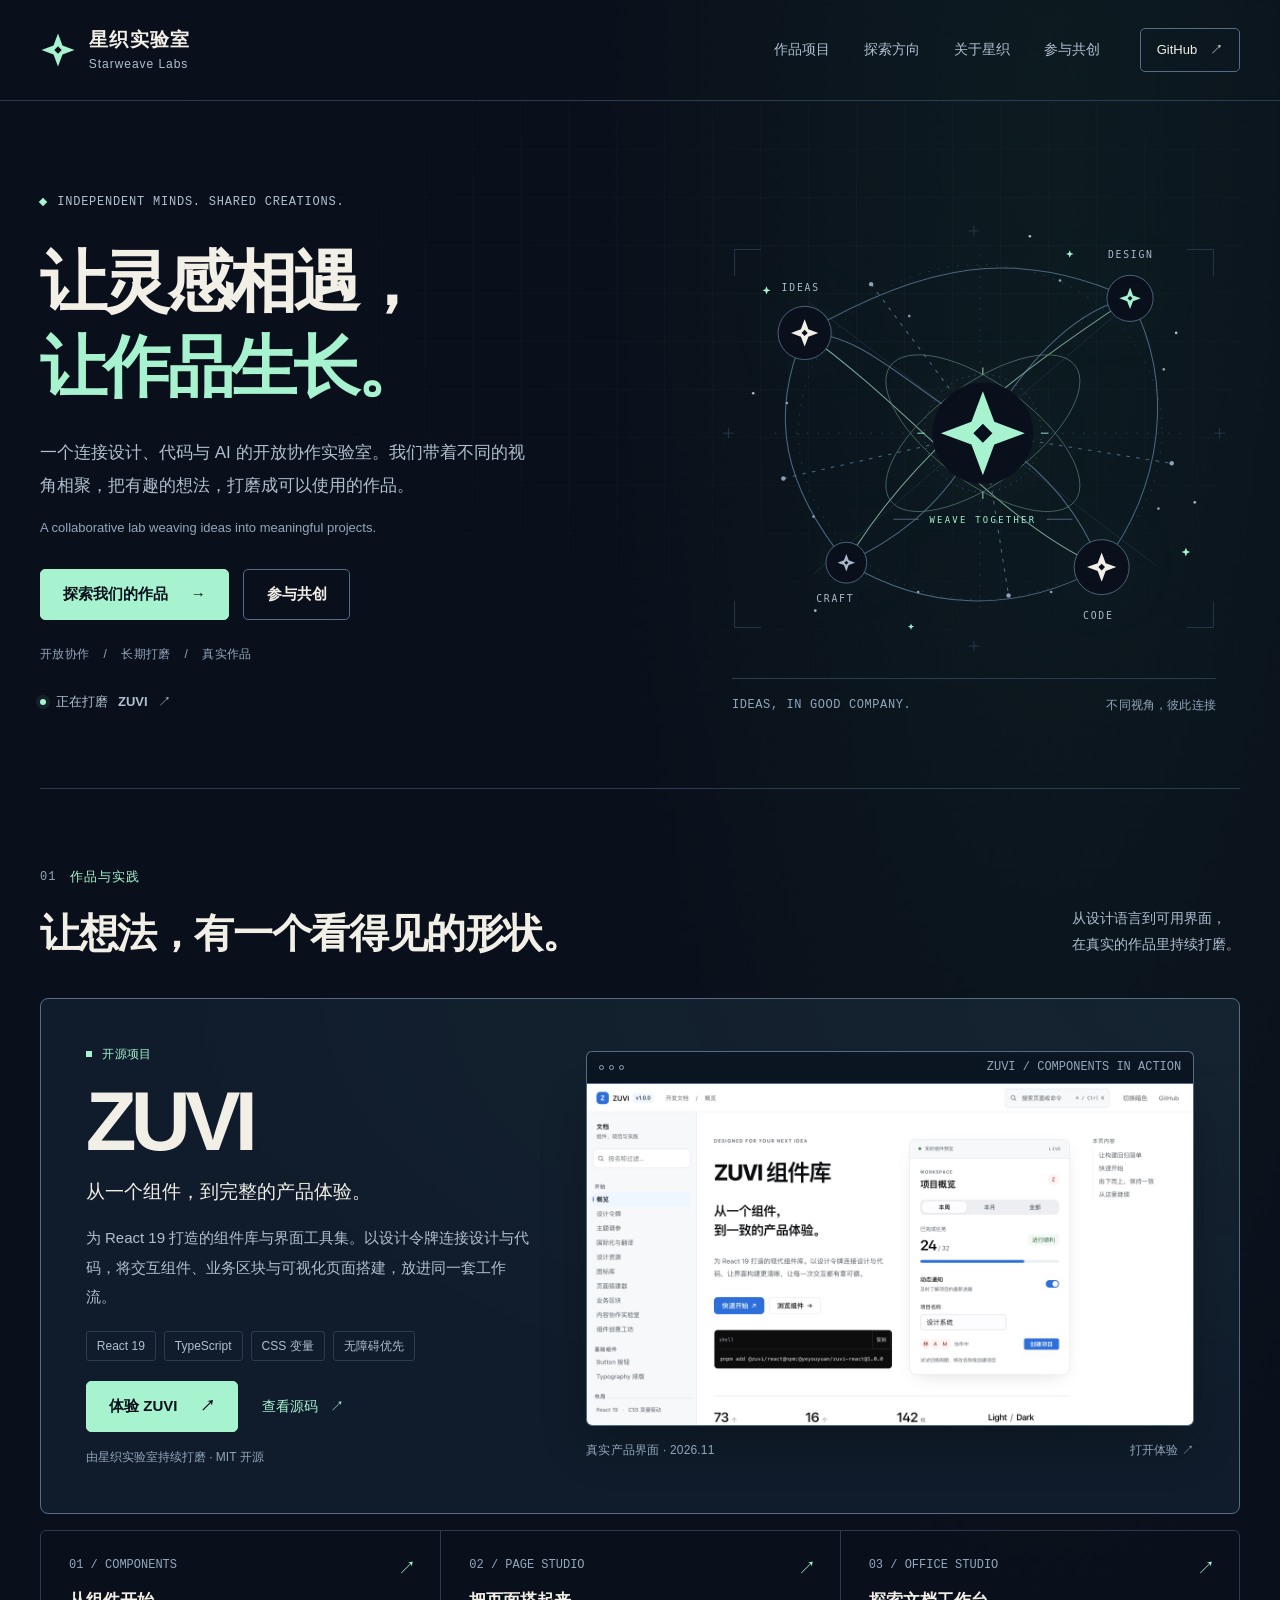
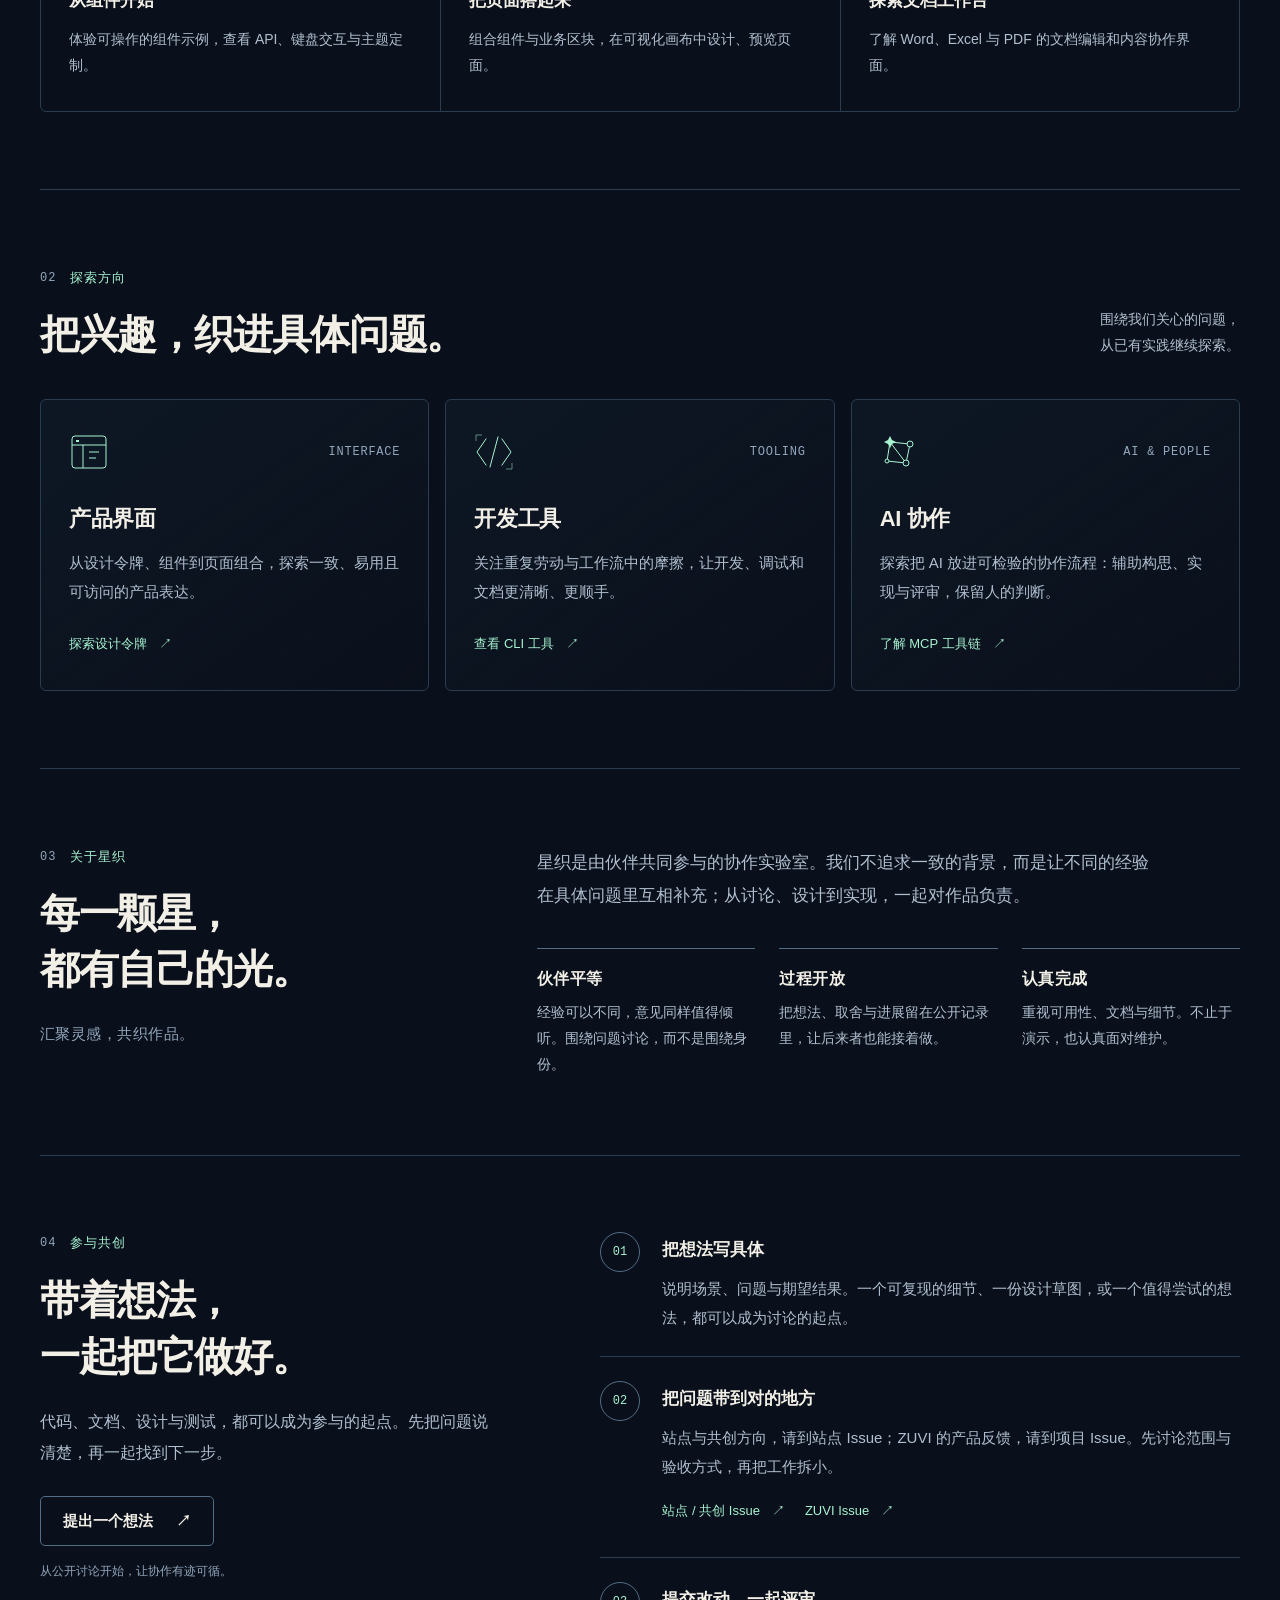
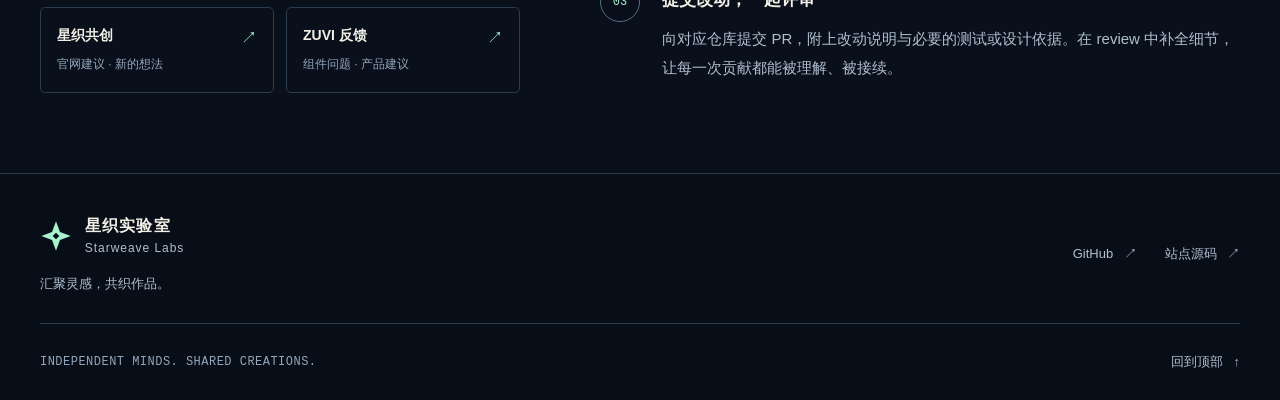
==== commit 18976853: "Link organization website to the Starweave ZUVI launch" ====
--- a/index.html
+++ b/index.html
@@ -120,7 +120,7 @@
         </div>
         <article class="project-card" aria-labelledby="zuvi-title">
           <div class="project-content">
-            <p class="project-status"><span aria-hidden="true"></span>关联开源项目</p>
+            <p class="project-status"><span aria-hidden="true"></span>开源项目</p>
             <h3 class="project-name" id="zuvi-title" lang="en">ZUVI</h3>
             <p class="project-subtitle">从一个组件，到完整的产品体验。</p>
             <p class="project-description">为 React 19 打造的组件库与界面工具集。以设计令牌连接设计与代码，将交互组件、业务区块与可视化页面搭建，放进同一套工作流。</p>
@@ -128,29 +128,29 @@
               <li>React 19</li><li>TypeScript</li><li>CSS 变量</li><li>无障碍优先</li>
             </ul>
             <div class="project-actions">
-              <a class="button button-primary" href="https://yeyouyuan.github.io/zuvi/">体验 ZUVI<span aria-hidden="true">↗</span></a>
-              <a class="text-link" href="https://github.com/yeyouyuan/zuvi">查看源码<span aria-hidden="true">↗</span></a>
-            </div>
-            <p class="project-ownership">当前源码位于 <a href="https://github.com/yeyouyuan/zuvi">yeyouyuan/zuvi</a>，仓库暂未迁入星织。</p>
+              <a class="button button-primary" href="https://starweave-labs.github.io/zuvi/">体验 ZUVI<span aria-hidden="true">↗</span></a>
+              <a class="text-link" href="https://github.com/Starweave-Labs/zuvi">查看源码<span aria-hidden="true">↗</span></a>
+            </div>
+            <p class="project-ownership">由星织实验室持续打磨 · <a href="https://github.com/Starweave-Labs/zuvi/blob/main/LICENSE">MIT 开源</a></p>
           </div>
           <figure class="project-visual">
             <div class="preview-chrome" aria-hidden="true"><i></i><i></i><i></i><span>ZUVI / COMPONENTS IN ACTION</span></div>
-            <a class="project-preview-link" href="https://yeyouyuan.github.io/zuvi/" aria-label="打开 ZUVI 文档，体验真实交互组件">
+            <a class="project-preview-link" href="https://starweave-labs.github.io/zuvi/" aria-label="打开 ZUVI 文档，体验真实交互组件">
               <img class="project-screenshot" src="assets/zuvi-preview.jpg" width="1280" height="720" alt="ZUVI 文档的实际界面：组件库介绍、项目概览、进度条、分段选择器和表单。" loading="lazy" decoding="async">
             </a>
             <figcaption><span>真实产品界面 · 2026.11</span><span>打开体验<span aria-hidden="true"> ↗</span></span></figcaption>
           </figure>
         </article>
         <div class="project-capabilities" aria-label="探索 ZUVI 的能力">
-          <a class="capability-link" href="https://yeyouyuan.github.io/zuvi/#/components/button">
+          <a class="capability-link" href="https://starweave-labs.github.io/zuvi/#/components/button">
             <span class="capability-index" lang="en">01 / COMPONENTS</span><h3>从组件开始</h3>
             <p>体验可操作的组件示例，查看 API、键盘交互与主题定制。</p><span class="capability-arrow" aria-hidden="true">↗</span>
           </a>
-          <a class="capability-link" href="https://yeyouyuan.github.io/zuvi/#/builder">
+          <a class="capability-link" href="https://starweave-labs.github.io/zuvi/#/builder">
             <span class="capability-index" lang="en">02 / PAGE STUDIO</span><h3>把页面搭起来</h3>
             <p>组合组件与业务区块，在可视化画布中设计、预览页面。</p><span class="capability-arrow" aria-hidden="true">↗</span>
           </a>
-          <a class="capability-link" href="https://yeyouyuan.github.io/zuvi/#/components/office-studio">
+          <a class="capability-link" href="https://starweave-labs.github.io/zuvi/#/components/office-studio">
             <span class="capability-index" lang="en">03 / OFFICE STUDIO</span><h3>探索文档工作台</h3>
             <p>了解 Word、Excel 与 PDF 的文档编辑和内容协作界面。</p><span class="capability-arrow" aria-hidden="true">↗</span>
           </a>
@@ -178,7 +178,7 @@
             </div>
             <h3>产品界面</h3>
             <p>从设计令牌、组件到页面组合，探索一致、易用且可访问的产品表达。</p>
-            <a class="text-link direction-link" href="https://yeyouyuan.github.io/zuvi/#/tokens">探索设计令牌<span aria-hidden="true">↗</span></a>
+            <a class="text-link direction-link" href="https://starweave-labs.github.io/zuvi/#/tokens">探索设计令牌<span aria-hidden="true">↗</span></a>
           </article>
           <article class="direction-card">
             <div class="direction-top">
@@ -190,7 +190,7 @@
             </div>
             <h3>开发工具</h3>
             <p>关注重复劳动与工作流中的摩擦，让开发、调试和文档更清晰、更顺手。</p>
-            <a class="text-link direction-link" href="https://github.com/yeyouyuan/zuvi/tree/main/packages/cli">查看 CLI 工具<span aria-hidden="true">↗</span></a>
+            <a class="text-link direction-link" href="https://github.com/Starweave-Labs/zuvi/tree/main/packages/cli">查看 CLI 工具<span aria-hidden="true">↗</span></a>
           </article>
           <article class="direction-card">
             <div class="direction-top">
@@ -205,7 +205,7 @@
             </div>
             <h3>AI 协作</h3>
             <p>探索把 AI 放进可检验的协作流程：辅助构思、实现与评审，保留人的判断。</p>
-            <a class="text-link direction-link" href="https://github.com/yeyouyuan/zuvi/tree/main/packages/mcp">了解 MCP 工具链<span aria-hidden="true">↗</span></a>
+            <a class="text-link direction-link" href="https://github.com/Starweave-Labs/zuvi/tree/main/packages/mcp">了解 MCP 工具链<span aria-hidden="true">↗</span></a>
           </article>
         </div>
       </section>
@@ -247,7 +247,7 @@
             <p class="collaborate-note">从公开讨论开始，让协作有迹可循。</p>
             <div class="collaborate-links">
               <a class="contribute-link" href="https://github.com/Starweave-Labs/Starweave-Labs.github.io/issues/new?title=%5B%E5%85%B1%E5%88%9B%E6%83%B3%E6%B3%95%5D%20&amp;body=%23%23%20%E5%9C%BA%E6%99%AF%E4%B8%8E%E9%97%AE%E9%A2%98%0A%0A%23%23%20%E6%9C%9F%E6%9C%9B%E7%9A%84%E7%BB%93%E6%9E%9C%0A%0A%23%23%20%E6%88%91%E6%83%B3%E5%8F%82%E4%B8%8E%E7%9A%84%E9%83%A8%E5%88%86%0A"><strong>星织共创</strong><span>官网建议 · 新的想法</span><b aria-hidden="true">↗</b></a>
-              <a class="contribute-link" href="https://github.com/yeyouyuan/zuvi/issues"><strong>ZUVI 反馈</strong><span>组件问题 · 产品建议</span><b aria-hidden="true">↗</b></a>
+              <a class="contribute-link" href="https://github.com/Starweave-Labs/zuvi/issues"><strong>ZUVI 反馈</strong><span>组件问题 · 产品建议</span><b aria-hidden="true">↗</b></a>
             </div>
           </div>
           <ol class="collaboration-steps" role="list">
@@ -265,7 +265,7 @@
                 <p>站点与共创方向，请到站点 Issue；ZUVI 的产品反馈，请到项目 Issue。先讨论范围与验收方式，再把工作拆小。</p>
                 <div class="step-links">
                   <a class="text-link" href="https://github.com/Starweave-Labs/Starweave-Labs.github.io/issues">站点 / 共创 Issue<span aria-hidden="true">↗</span></a>
-                  <a class="text-link" href="https://github.com/yeyouyuan/zuvi/issues">ZUVI Issue<span aria-hidden="true">↗</span></a>
+                  <a class="text-link" href="https://github.com/Starweave-Labs/zuvi/issues">ZUVI Issue<span aria-hidden="true">↗</span></a>
                 </div>
               </div>
             </li>
